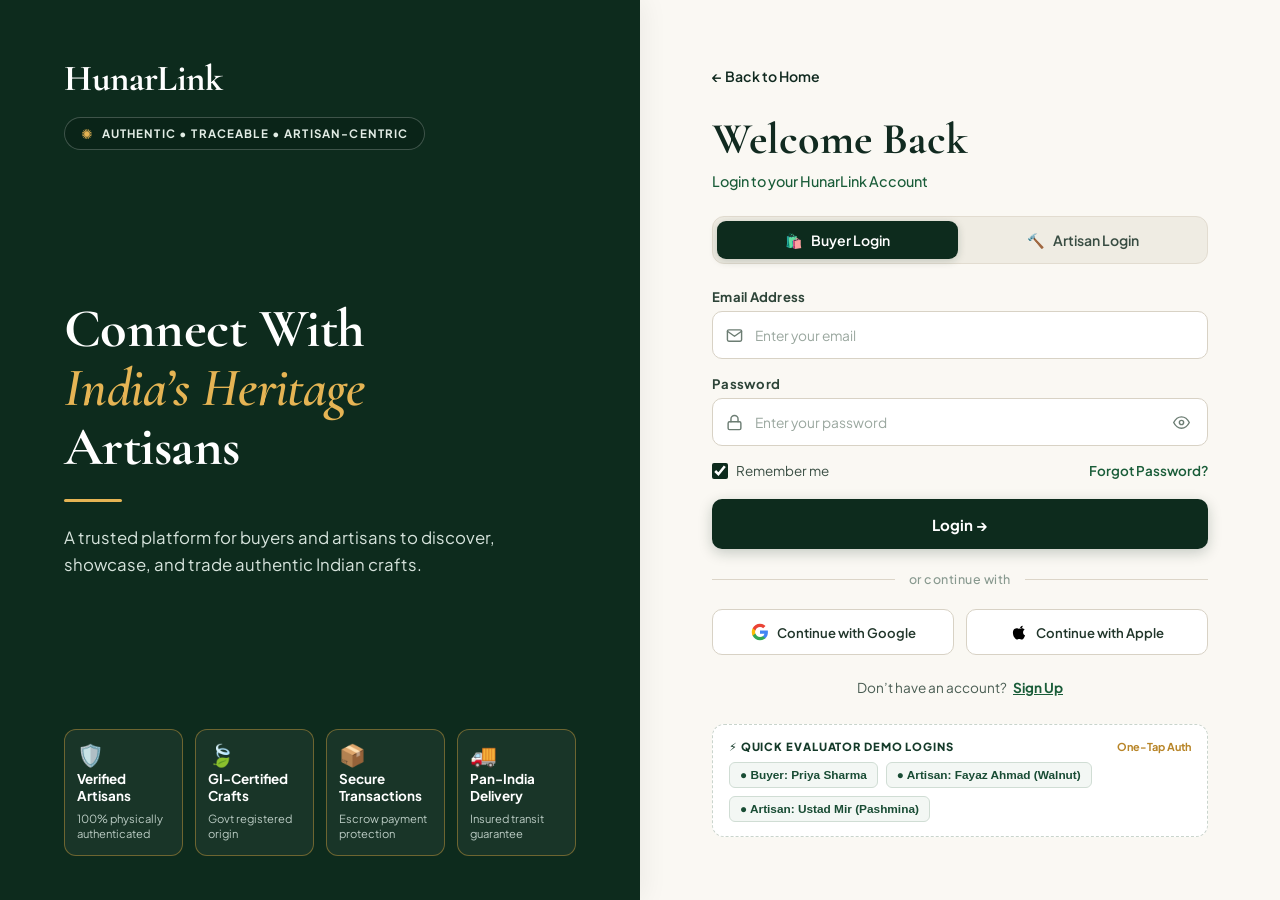
==== auth.html @ 40f8409e "Update marketplace pages and assets Co-authored-by: Copilot <223556219+Copilot@users.noreply.github." ====
<!DOCTYPE html>
<html lang="en">

<head>
  <meta charset="UTF-8">
  <meta name="viewport" content="width=device-width, initial-scale=1.0">
  <title>Sign In &amp; Register — HunarLink Valley Craft Guild</title>
  <link rel="preconnect" href="https://fonts.googleapis.com">
  <link rel="preconnect" href="https://fonts.gstatic.com" crossorigin>
  <link
    href="https://fonts.googleapis.com/css2?family=Cormorant+Garamond:ital,wght@0,600;0,700;1,500;1,600&family=Plus+Jakarta+Sans:wght@400;500;600;700;800&display=swap"
    rel="stylesheet">
  <style>
    /* ==========================================================================
       HunarLink Authentication Suite (Buyer & Artisan Portals)
       ========================================================================== */
    :root {
      --forest-950: #081711;
      --forest-900: #0D2B1D;
      --forest-800: #143A29;
      --forest-700: #1C4D37;
      --forest-600: #256649;
      --forest-500: #2F7F5C;
      --gold-600: #B88528;
      --gold-500: #D4A03D;
      --gold-400: #E5B454;
      --ivory-bg: #FAF8F3;
      --card-bg: #FFFFFF;
      --text-main: #112A20;
      --text-muted: #64756A;
      --border-color: #E2DCD0;
      --input-border: #D8D2C5;
      --font-heading: 'Cormorant Garamond', Georgia, serif;
      --font-sans: 'Plus Jakarta Sans', system-ui, -apple-system, sans-serif;
    }

    * {
      box-sizing: border-box;
      margin: 0;
      padding: 0;
    }

    body {
      font-family: var(--font-sans);
      background-color: var(--ivory-bg);
      color: var(--text-main);
      min-height: 100vh;
      display: flex;
      flex-direction: column;
      overflow-x: hidden;
      -webkit-font-smoothing: antialiased;
    }

    /* Overall Layout: Split Screen (50% Hero, 50% Form) */
    .auth-container {
      display: flex;
      min-height: 100vh;
      width: 100vw;
    }

    /* ── LEFT HERO PANE (Simple Solid Color Matching Main Page Heritage Branding) ── */
    .auth-hero-pane {
      flex: 1;
      min-width: 50%;
      position: relative;
      background-color: var(--forest-900); /* Simple solid deep heritage green #0D2B1D from main page */
      display: flex;
      flex-direction: column;
      justify-content: space-between;
      box-shadow: 4px 0 25px rgba(0, 0, 0, 0.06);
      z-index: 2;
    }

    .auth-hero-content {
      position: relative;
      z-index: 2;
      height: 100%;
      display: flex;
      flex-direction: column;
      justify-content: space-between;
      padding: 56px 64px 44px;
    }

    /* Top Brand & Badge */
    .hero-top-bar {
      display: flex;
      flex-direction: column;
      align-items: flex-start;
      gap: 16px;
    }

    .hero-brand-logo {
      font-family: var(--font-heading);
      font-size: 2.3rem;
      font-weight: 700;
      color: #FFFFFF;
      letter-spacing: -0.01em;
      text-decoration: none;
      display: inline-block;
    }

    .hero-badge-pill {
      display: inline-flex;
      align-items: center;
      gap: 8px;
      background: rgba(10, 35, 23, 0.75);
      border: 1px solid rgba(255, 255, 255, 0.22);
      backdrop-filter: blur(8px);
      padding: 7px 16px;
      border-radius: 999px;
      font-size: 0.72rem;
      font-weight: 700;
      letter-spacing: 0.1em;
      text-transform: uppercase;
      color: #E2ECE5;
    }

    .hero-badge-pill .pill-dot {
      color: var(--gold-400);
      font-size: 0.85rem;
    }

    /* Center Headline & Subtitle */
    .hero-middle-body {
      margin: auto 0;
      padding: 32px 0;
      max-width: 520px;
    }

    .hero-headline {
      font-family: var(--font-heading);
      font-size: 3.4rem;
      font-weight: 700;
      line-height: 1.08;
      color: #FFFFFF;
      margin-bottom: 22px;
      letter-spacing: -0.01em;
    }

    .hero-headline .accent-gold {
      color: var(--gold-400);
      font-style: italic;
      font-weight: 600;
    }

    .hero-divider-bar {
      width: 58px;
      height: 3px;
      background: var(--gold-400);
      border-radius: 2px;
      margin-bottom: 22px;
    }

    .hero-subtext {
      font-size: 1.05rem;
      line-height: 1.62;
      color: #D6E3DC;
      font-weight: 400;
    }

    /* Bottom Feature Cards (4 or 3 cards) */
    .hero-cards-grid {
      display: grid;
      grid-template-columns: repeat(4, 1fr);
      gap: 12px;
    }

    .hero-cards-grid.three-cols {
      grid-template-columns: repeat(3, 1fr);
    }

    .hero-card {
      background: rgba(255, 255, 255, 0.05);
      border: 1px solid rgba(212, 160, 61, 0.45);
      border-radius: 12px;
      padding: 14px 12px;
      transition: all 0.25s ease;
      display: flex;
      flex-direction: column;
      gap: 6px;
    }

    .hero-card:hover {
      background: rgba(255, 255, 255, 0.1);
      border-color: var(--gold-400);
      transform: translateY(-2px);
    }

    .hero-card-icon {
      font-size: 1.35rem;
      color: var(--gold-400);
      line-height: 1;
    }

    .hero-card-title {
      font-size: 0.84rem;
      font-weight: 700;
      color: #FFFFFF;
      line-height: 1.25;
    }

    .hero-card-desc {
      font-size: 0.70rem;
      color: #BACBC3;
      line-height: 1.35;
    }

    /* ── RIGHT FORM PANE ─────────────────────────────────────────────────────── */
    .auth-form-pane {
      flex: 1;
      min-width: 50%;
      background-color: var(--ivory-bg);
      position: relative;
      display: flex;
      flex-direction: column;
      justify-content: center;
      align-items: center;
      padding: 48px 72px;
      overflow-y: auto;
      z-index: 1;
    }

    /* Form Inner Content Wrapper */
    .form-inner-wrap {
      width: 100%;
      max-width: 520px;
      position: relative;
      z-index: 2;
    }

    /* Back Link (Back to Home / Back to Login) */
    .auth-back-nav {
      margin-bottom: 26px;
    }

    .auth-back-link {
      display: inline-flex;
      align-items: center;
      gap: 8px;
      color: var(--text-main);
      font-size: 0.88rem;
      font-weight: 600;
      text-decoration: none;
      transition: all 0.2s ease;
      cursor: pointer;
      background: none;
      border: none;
      padding: 4px 0;
    }

    .auth-back-link:hover {
      color: var(--forest-700);
      transform: translateX(-3px);
    }

    /* Header Titles */
    .form-heading-group {
      margin-bottom: 24px;
    }

    .form-title {
      font-family: var(--font-heading);
      font-size: 2.75rem;
      font-weight: 700;
      color: var(--text-main);
      line-height: 1.1;
      margin-bottom: 8px;
    }

    .form-subtitle {
      font-size: 0.90rem;
      color: #195C38;
      font-weight: 500;
      line-height: 1.45;
    }

    /* Dual-Pill Role Switcher (Buyer vs Artisan) */
    .auth-pill-switcher {
      display: flex;
      background-color: #EFECE3;
      border: 1px solid var(--border-color);
      border-radius: 12px;
      padding: 4px;
      margin-bottom: 24px;
      gap: 4px;
    }

    .auth-pill-btn {
      flex: 1;
      display: inline-flex;
      align-items: center;
      justify-content: center;
      gap: 8px;
      padding: 10px 16px;
      border: none;
      background: transparent;
      border-radius: 9px;
      font-family: var(--font-sans);
      font-size: 0.88rem;
      font-weight: 600;
      color: #384C42;
      cursor: pointer;
      transition: all 0.2s ease;
    }

    .auth-pill-btn.active {
      background-color: var(--forest-900);
      color: #FFFFFF;
      box-shadow: 0 2px 8px rgba(13, 43, 29, 0.2);
    }

    .auth-pill-btn:hover:not(.active) {
      color: var(--text-main);
      background-color: rgba(255, 255, 255, 0.6);
    }

    /* Form Fields & Grid */
    .form-grid-2col {
      display: grid;
      grid-template-columns: 1fr 1fr;
      gap: 14px;
    }

    .form-group {
      display: flex;
      flex-direction: column;
      gap: 6px;
      margin-bottom: 16px;
    }

    .form-label {
      font-size: 0.82rem;
      font-weight: 700;
      color: #2D4438;
      letter-spacing: 0.02em;
    }

    .form-label .req {
      color: #D32F2F;
    }

    .input-wrapper {
      position: relative;
      display: flex;
      align-items: center;
    }

    .input-icon-left {
      position: absolute;
      left: 14px;
      color: #6C7D73;
      display: flex;
      align-items: center;
      justify-content: center;
      pointer-events: none;
    }

    .input-icon-left svg {
      width: 17px;
      height: 17px;
    }

    .input-field {
      width: 100%;
      height: 48px;
      background-color: var(--card-bg);
      border: 1px solid var(--input-border);
      border-radius: 10px;
      padding: 0 16px 0 42px;
      font-family: var(--font-sans);
      font-size: 0.90rem;
      color: var(--text-main);
      transition: all 0.2s ease;
      outline: none;
    }

    .input-field:focus {
      border-color: var(--forest-900);
      box-shadow: 0 0 0 3px rgba(13, 43, 29, 0.08);
      background-color: #FFFFFF;
    }

    .input-field::placeholder {
      color: #9AA79F;
      font-size: 0.86rem;
    }

    /* Password toggle eye button */
    .input-btn-eye {
      position: absolute;
      right: 14px;
      background: none;
      border: none;
      color: #6C7D73;
      cursor: pointer;
      display: flex;
      align-items: center;
      justify-content: center;
      padding: 4px;
      transition: color 0.15s ease;
    }

    .input-btn-eye:hover {
      color: var(--text-main);
    }

    .input-btn-eye svg {
      width: 17px;
      height: 17px;
    }

    /* Phone prefix badge */
    .phone-prefix {
      font-weight: 700;
      color: #112A20;
      font-size: 0.85rem;
      padding-right: 6px;
      border-right: 1px solid #D1C9BD;
      margin-right: 8px;
      display: inline-flex;
      align-items: center;
      gap: 4px;
    }

    .input-wrapper.phone-wrap .input-field {
      padding-left: 78px;
    }

    .input-wrapper.phone-wrap .phone-prefix-box {
      position: absolute;
      left: 14px;
      display: flex;
      align-items: center;
      gap: 6px;
      pointer-events: none;
    }

    /* Select Dropdown */
    select.input-field {
      appearance: none;
      background-image: url("data:image/svg+xml,%3Csvg xmlns='http://www.w3.org/2000/svg' width='16' height='16' viewBox='0 0 24 24' fill='none' stroke='%236C7D73' stroke-width='2' stroke-linecap='round' stroke-linejoin='round'%3E%3Cpolyline points='6 9 12 15 18 9'%3E%3C/polyline%3E%3C/svg%3E");
      background-repeat: no-repeat;
      background-position: right 14px center;
      cursor: pointer;
    }

    /* Form Checkbox Row */
    .form-options-row {
      display: flex;
      align-items: center;
      justify-content: space-between;
      margin-bottom: 20px;
      font-size: 0.84rem;
    }

    .checkbox-label {
      display: inline-flex;
      align-items: center;
      gap: 8px;
      cursor: pointer;
      color: #3B4F44;
      user-select: none;
    }

    .checkbox-label input[type="checkbox"] {
      width: 16px;
      height: 16px;
      accent-color: var(--forest-900);
      cursor: pointer;
    }

    .link-forgot {
      color: #195C38;
      font-weight: 600;
      text-decoration: none;
      transition: color 0.15s ease;
      cursor: pointer;
    }

    .link-forgot:hover {
      text-decoration: underline;
      color: var(--forest-900);
    }

    /* Terms of service checkbox label */
    .terms-label {
      display: flex;
      align-items: flex-start;
      gap: 10px;
      font-size: 0.82rem;
      color: #42564C;
      line-height: 1.4;
      margin-bottom: 20px;
      cursor: pointer;
    }

    .terms-label input[type="checkbox"] {
      margin-top: 2px;
      width: 16px;
      height: 16px;
      accent-color: var(--forest-900);
    }

    .terms-label a {
      color: var(--forest-900);
      font-weight: 600;
      text-decoration: underline;
    }

    /* Primary Submit Button */
    .btn-submit-auth {
      width: 100%;
      height: 50px;
      background-color: var(--forest-900);
      color: #FFFFFF;
      border: none;
      border-radius: 10px;
      font-family: var(--font-sans);
      font-size: 0.94rem;
      font-weight: 700;
      display: flex;
      align-items: center;
      justify-content: center;
      gap: 10px;
      cursor: pointer;
      transition: all 0.2s ease;
      box-shadow: 0 4px 14px rgba(13, 43, 29, 0.22);
    }

    .btn-submit-auth:hover {
      background-color: var(--forest-950);
      transform: translateY(-1px);
      box-shadow: 0 6px 18px rgba(13, 43, 29, 0.32);
    }

    .btn-submit-auth:active {
      transform: translateY(0);
    }

    /* Social Divider */
    .social-divider {
      display: flex;
      align-items: center;
      margin: 22px 0;
      color: #88998F;
      font-size: 0.78rem;
      font-weight: 500;
      letter-spacing: 0.04em;
    }

    .social-divider::before,
    .social-divider::after {
      content: '';
      flex: 1;
      height: 1px;
      background-color: #DCD5C8;
    }

    .social-divider span {
      padding: 0 14px;
    }

    /* Social Buttons (Google & Apple) */
    .social-btns-grid {
      display: grid;
      grid-template-columns: 1fr 1fr;
      gap: 12px;
      margin-bottom: 24px;
    }

    .btn-social {
      height: 46px;
      background-color: #FFFFFF;
      border: 1px solid var(--input-border);
      border-radius: 10px;
      font-family: var(--font-sans);
      font-size: 0.82rem;
      font-weight: 600;
      color: #20352A;
      display: flex;
      align-items: center;
      justify-content: center;
      gap: 8px;
      cursor: pointer;
      transition: all 0.2s ease;
    }

    .btn-social:hover {
      background-color: #FBF9F4;
      border-color: #B2AAA0;
      box-shadow: 0 2px 6px rgba(0, 0, 0, 0.04);
    }

    .btn-social svg {
      width: 18px;
      height: 18px;
    }

    /* Bottom Switcher Link */
    .auth-footer-prompt {
      text-align: center;
      font-size: 0.85rem;
      color: #4A5D53;
    }

    .auth-footer-prompt a {
      color: #195C38;
      font-weight: 700;
      text-decoration: underline;
      cursor: pointer;
      margin-left: 4px;
    }

    .auth-footer-prompt a:hover {
      color: var(--forest-900);
    }

    /* ── FORGOT PASSWORD SPECIFIC STYLES ─────────────────────────────────────── */
    .forgot-illustration-wrap {
      text-align: center;
      margin: 10px 0 24px;
    }

    .forgot-illustration-img {
      width: 140px;
      height: auto;
      display: inline-block;
      filter: drop-shadow(0 6px 16px rgba(0, 0, 0, 0.06));
    }

    .auth-info-alert {
      display: flex;
      align-items: flex-start;
      gap: 12px;
      background-color: #FDF6E3;
      border: 1px solid #F1E2BA;
      border-radius: 10px;
      padding: 14px 16px;
      margin-top: 20px;
      color: #7A5310;
      font-size: 0.82rem;
      line-height: 1.45;
    }

    .auth-info-alert .info-icon {
      font-size: 1.15rem;
      line-height: 1;
      color: #C28B1E;
      flex-shrink: 0;
    }

    /* ── QUICK DEMO EVALUATOR BAR ────────────────────────────────────────────── */
    .demo-evaluator-card {
      margin-top: 28px;
      padding: 14px 16px;
      background-color: #FFFFFF;
      border: 1px dashed #C9D4CC;
      border-radius: 12px;
    }

    .demo-evaluator-header {
      display: flex;
      align-items: center;
      justify-content: space-between;
      margin-bottom: 8px;
    }

    .demo-evaluator-title {
      font-size: 0.70rem;
      font-weight: 800;
      letter-spacing: 0.08em;
      text-transform: uppercase;
      color: var(--forest-800);
    }

    .demo-evaluator-badge {
      font-size: 0.68rem;
      color: var(--gold-600);
      font-weight: 700;
    }

    .demo-pills-row {
      display: flex;
      gap: 8px;
      flex-wrap: wrap;
    }

    .btn-demo-pill {
      background-color: #F3F7F4;
      border: 1px solid #D0DDD4;
      border-radius: 6px;
      padding: 5px 10px;
      font-size: 0.74rem;
      font-weight: 600;
      color: #194C34;
      cursor: pointer;
      transition: all 0.15s ease;
    }

    .btn-demo-pill:hover {
      background-color: var(--forest-900);
      color: #FFFFFF;
      border-color: var(--forest-900);
    }

    /* ── TOAST NOTIFICATION ─────────────────────────────────────────────────── */
    .auth-toast {
      position: fixed;
      top: 24px;
      left: 50%;
      transform: translateX(-50%) translateY(-30px);
      background-color: var(--forest-950);
      color: #FFFFFF;
      padding: 12px 24px;
      border-radius: 999px;
      font-size: 0.88rem;
      font-weight: 600;
      border: 1px solid rgba(212, 160, 61, 0.4);
      box-shadow: 0 10px 30px rgba(0, 0, 0, 0.3);
      z-index: 9999;
      opacity: 0;
      pointer-events: none;
      transition: all 0.3s cubic-bezier(0.16, 1, 0.3, 1);
      display: flex;
      align-items: center;
      gap: 10px;
    }

    .auth-toast.show {
      opacity: 1;
      transform: translateX(-50%) translateY(0);
    }

    /* ── RESPONSIVE DESIGN ───────────────────────────────────────────────────── */
    @media (max-width: 1024px) {
      .auth-hero-content {
        padding: 40px 36px 32px;
      }

      .hero-headline {
        font-size: 2.7rem;
      }

      .auth-form-pane {
        padding: 40px 36px;
      }

      .hero-cards-grid {
        grid-template-columns: repeat(2, 1fr);
      }
    }

    @media (max-width: 820px) {
      .auth-container {
        flex-direction: column;
      }

      .auth-hero-pane {
        min-height: 380px;
        padding: 32px 24px;
      }

      .hero-headline {
        font-size: 2.2rem;
      }

      .hero-cards-grid {
        display: none;
        /* Hide complex cards on mobile banner for brevity */
      }

      .auth-form-pane {
        padding: 36px 20px 48px;
      }

      .floral-corner {
        display: none;
      }
    }
  </style>
</head>

<body>

  <div class="auth-container">

    <!-- ========================================================================
         LEFT HERO PANE: DYNAMIC CRAFT NARRATIVE & FEATURE BADGES
         ======================================================================== -->
    <aside class="auth-hero-pane" id="auth-hero-pane">
      <div class="auth-hero-content">

        <!-- Top Brand Title & Authenticity Pill -->
        <div class="hero-top-bar">
          <a href="hunarlink_valley_craft_guild_gi_certified_kashmiri_handicrafts_marketplace.html"
            class="hero-brand-logo">HunarLink</a>
          <div class="hero-badge-pill">
            <span class="pill-dot">✺</span> AUTHENTIC • TRACEABLE • ARTISAN-CENTRIC
          </div>
        </div>

        <!-- Center Dynamic Headline & Narrative -->
        <div class="hero-middle-body">
          <h1 class="hero-headline" id="hero-headline">
            Connect With<br><span class="accent-gold">India’s Heritage</span><br>Artisans
          </h1>
          <div class="hero-divider-bar"></div>
          <p class="hero-subtext" id="hero-subtext">
            A trusted platform for buyers and artisans to discover, showcase, and trade authentic Indian crafts.
          </p>
        </div>

        <!-- Bottom Dynamic Feature Cards (4 Cards for Buyer/Artisan, 3 for Forgot) -->
        <div class="hero-cards-grid" id="hero-cards-grid">
          <!-- Dynamic cards injected by JS -->
        </div>

      </div>
    </aside>

    <!-- ========================================================================
         RIGHT FORM PANE: AUTHENTICATION INTERFACE & ROLE CONTROLS
         ======================================================================== -->
    <main class="auth-form-pane">

      <div class="form-inner-wrap">

        <!-- Top Navigation (Back to Home / Back to Login) -->
        <div class="auth-back-nav">
          <a href="hunarlink_valley_craft_guild_gi_certified_kashmiri_handicrafts_marketplace.html"
            class="auth-back-link" id="auth-back-link">
            ← Back to Home
          </a>
        </div>

        <!-- Header Title & Subtitle -->
        <div class="form-heading-group">
          <h2 class="form-title" id="form-title">Welcome Back</h2>
          <p class="form-subtitle" id="form-subtitle">Login to your HunarLink Account</p>
        </div>

        <!-- Dual-Pill Role Switcher (Buyer vs Artisan) -->
        <div class="auth-pill-switcher" id="auth-pill-switcher">
          <button type="button" class="auth-pill-btn active" id="pill-buyer" onclick="handleRolePillClick('buyer')">
            <span class="pill-icon">🛍️</span> <span id="pill-buyer-text">Buyer Login</span>
          </button>
          <button type="button" class="auth-pill-btn" id="pill-artisan" onclick="handleRolePillClick('artisan')">
            <span class="pill-icon">🔨</span> <span id="pill-artisan-text">Artisan Login</span>
          </button>
        </div>

        <!-- ====================================================================
             FORM 1: LOGIN FORM (BUYER & ARTISAN)
             ==================================================================== -->
        <form id="form-login" onsubmit="submitLoginForm(event)">
          <!-- Email Address -->
          <div class="form-group">
            <label class="form-label">Email Address</label>
            <div class="input-wrapper">
              <span class="input-icon-left">
                <svg viewBox="0 0 24 24" fill="none" stroke="currentColor" stroke-width="2" stroke-linecap="round"
                  stroke-linejoin="round">
                  <path d="M4 4h16c1.1 0 2 .9 2 2v12c0 1.1-.9 2-2 2H4c-1.1 0-2-.9-2-2V6c0-1.1.9-2 2-2z"></path>
                  <polyline points="22,6 12,13 2,6"></polyline>
                </svg>
              </span>
              <input type="email" id="login-email" class="input-field" placeholder="Enter your email" required>
            </div>
          </div>

          <!-- Password -->
          <div class="form-group">
            <label class="form-label">Password</label>
            <div class="input-wrapper">
              <span class="input-icon-left">
                <svg viewBox="0 0 24 24" fill="none" stroke="currentColor" stroke-width="2" stroke-linecap="round"
                  stroke-linejoin="round">
                  <rect x="3" y="11" width="18" height="11" rx="2" ry="2"></rect>
                  <path d="M7 11V7a5 5 0 0 1 10 0v4"></path>
                </svg>
              </span>
              <input type="password" id="login-password" class="input-field" placeholder="Enter your password" required>
              <button type="button" class="input-btn-eye" onclick="togglePasswordVisibility('login-password')"
                aria-label="Toggle password visibility">
                <svg viewBox="0 0 24 24" fill="none" stroke="currentColor" stroke-width="2" stroke-linecap="round"
                  stroke-linejoin="round">
                  <path d="M1 12s4-8 11-8 11 8 11 8-4 8-11 8-11-8-11-8z"></path>
                  <circle cx="12" cy="12" r="3"></circle>
                </svg>
              </button>
            </div>
          </div>

          <!-- Options: Remember Me & Forgot Password -->
          <div class="form-options-row">
            <label class="checkbox-label">
              <input type="checkbox" id="login-remember" checked>
              <span>Remember me</span>
            </label>
            <a href="#" class="link-forgot" onclick="setAuthState('forgot', AuthState.role)">Forgot Password?</a>
          </div>

          <!-- Primary Submit Button -->
          <button type="submit" class="btn-submit-auth" id="login-submit-btn">
            Login →
          </button>
        </form>

        <!-- ====================================================================
             FORM 2: CREATE BUYER ACCOUNT
             ==================================================================== -->
        <form id="form-buyer-register" style="display: none;" onsubmit="submitBuyerRegister(event)">
          <div class="form-grid-2col">
            <!-- Full Name -->
            <div class="form-group">
              <label class="form-label">Full Name <span class="req">*</span></label>
              <div class="input-wrapper">
                <span class="input-icon-left">
                  <svg viewBox="0 0 24 24" fill="none" stroke="currentColor" stroke-width="2" stroke-linecap="round"
                    stroke-linejoin="round">
                    <path d="M20 21v-2a4 4 0 0 0-4-4H8a4 4 0 0 0-4 4v2"></path>
                    <circle cx="12" cy="7" r="4"></circle>
                  </svg>
                </span>
                <input type="text" id="buyer-reg-name" class="input-field" placeholder="Enter your full name" required>
              </div>
            </div>

            <!-- Phone Number -->
            <div class="form-group">
              <label class="form-label">Phone Number <span class="req">*</span></label>
              <div class="input-wrapper phone-wrap">
                <div class="phone-prefix-box">
                  <span class="phone-prefix">🇮🇳 +91</span>
                </div>
                <input type="tel" id="buyer-reg-phone" class="input-field" placeholder="Enter mobile number" required>
              </div>
            </div>
          </div>

          <!-- Email Address -->
          <div class="form-group">
            <label class="form-label">Email Address <span class="req">*</span></label>
            <div class="input-wrapper">
              <span class="input-icon-left">
                <svg viewBox="0 0 24 24" fill="none" stroke="currentColor" stroke-width="2" stroke-linecap="round"
                  stroke-linejoin="round">
                  <path d="M4 4h16c1.1 0 2 .9 2 2v12c0 1.1-.9 2-2 2H4c-1.1 0-2-.9-2-2V6c0-1.1.9-2 2-2z"></path>
                  <polyline points="22,6 12,13 2,6"></polyline>
                </svg>
              </span>
              <input type="email" id="buyer-reg-email" class="input-field" placeholder="Enter your email" required>
            </div>
          </div>

          <div class="form-grid-2col">
            <!-- Password -->
            <div class="form-group">
              <label class="form-label">Password <span class="req">*</span></label>
              <div class="input-wrapper">
                <span class="input-icon-left">
                  <svg viewBox="0 0 24 24" fill="none" stroke="currentColor" stroke-width="2" stroke-linecap="round"
                    stroke-linejoin="round">
                    <rect x="3" y="11" width="18" height="11" rx="2" ry="2"></rect>
                    <path d="M7 11V7a5 5 0 0 1 10 0v4"></path>
                  </svg>
                </span>
                <input type="password" id="buyer-reg-password" class="input-field" placeholder="Create strong password"
                  required>
                <button type="button" class="input-btn-eye" onclick="togglePasswordVisibility('buyer-reg-password')"
                  aria-label="Toggle password">
                  <svg viewBox="0 0 24 24" fill="none" stroke="currentColor" stroke-width="2" stroke-linecap="round"
                    stroke-linejoin="round">
                    <path d="M1 12s4-8 11-8 11 8 11 8-4 8-11 8-11-8-11-8z"></path>
                    <circle cx="12" cy="12" r="3"></circle>
                  </svg>
                </button>
              </div>
            </div>

            <!-- Confirm Password -->
            <div class="form-group">
              <label class="form-label">Confirm Password <span class="req">*</span></label>
              <div class="input-wrapper">
                <span class="input-icon-left">
                  <svg viewBox="0 0 24 24" fill="none" stroke="currentColor" stroke-width="2" stroke-linecap="round"
                    stroke-linejoin="round">
                    <rect x="3" y="11" width="18" height="11" rx="2" ry="2"></rect>
                    <path d="M7 11V7a5 5 0 0 1 10 0v4"></path>
                  </svg>
                </span>
                <input type="password" id="buyer-reg-cpassword" class="input-field" placeholder="Re-enter password"
                  required>
                <button type="button" class="input-btn-eye" onclick="togglePasswordVisibility('buyer-reg-cpassword')"
                  aria-label="Toggle password">
                  <svg viewBox="0 0 24 24" fill="none" stroke="currentColor" stroke-width="2" stroke-linecap="round"
                    stroke-linejoin="round">
                    <path d="M1 12s4-8 11-8 11 8 11 8-4 8-11 8-11-8-11-8z"></path>
                    <circle cx="12" cy="12" r="3"></circle>
                  </svg>
                </button>
              </div>
            </div>
          </div>

          <!-- Terms & Policy -->
          <label class="terms-label">
            <input type="checkbox" id="buyer-reg-terms" required checked>
            <span>I agree to the <a href="#">Terms of Service</a> and <a href="#">Privacy Policy</a></span>
          </label>

          <!-- Submit Button -->
          <button type="submit" class="btn-submit-auth">
            Create Buyer Account →
          </button>
        </form>

        <!-- ====================================================================
             FORM 3: CREATE ARTISAN ACCOUNT (SELLER PORTAL)
             ==================================================================== -->
        <form id="form-artisan-register" style="display: none;" onsubmit="submitArtisanRegister(event)">
          <!-- Row 1: Full Name & Phone -->
          <div class="form-grid-2col">
            <div class="form-group">
              <label class="form-label">Full Name <span class="req">*</span></label>
              <div class="input-wrapper">
                <span class="input-icon-left">
                  <svg viewBox="0 0 24 24" fill="none" stroke="currentColor" stroke-width="2" stroke-linecap="round"
                    stroke-linejoin="round">
                    <path d="M20 21v-2a4 4 0 0 0-4-4H8a4 4 0 0 0-4 4v2"></path>
                    <circle cx="12" cy="7" r="4"></circle>
                  </svg>
                </span>
                <input type="text" id="artisan-reg-name" class="input-field" placeholder="Enter your full name"
                  required>
              </div>
            </div>

            <div class="form-group">
              <label class="form-label">Phone Number <span class="req">*</span></label>
              <div class="input-wrapper phone-wrap">
                <div class="phone-prefix-box">
                  <span class="phone-prefix">🇮🇳 +91</span>
                </div>
                <input type="tel" id="artisan-reg-phone" class="input-field" placeholder="Enter mobile number" required>
              </div>
            </div>
          </div>

          <!-- Row 2: Email & Password -->
          <div class="form-grid-2col">
            <div class="form-group">
              <label class="form-label">Email Address <span class="req">*</span></label>
              <div class="input-wrapper">
                <span class="input-icon-left">
                  <svg viewBox="0 0 24 24" fill="none" stroke="currentColor" stroke-width="2" stroke-linecap="round"
                    stroke-linejoin="round">
                    <path d="M4 4h16c1.1 0 2 .9 2 2v12c0 1.1-.9 2-2 2H4c-1.1 0-2-.9-2-2V6c0-1.1.9-2 2-2z"></path>
                    <polyline points="22,6 12,13 2,6"></polyline>
                  </svg>
                </span>
                <input type="email" id="artisan-reg-email" class="input-field" placeholder="Enter your email" required>
              </div>
            </div>

            <div class="form-group">
              <label class="form-label">Password <span class="req">*</span></label>
              <div class="input-wrapper">
                <span class="input-icon-left">
                  <svg viewBox="0 0 24 24" fill="none" stroke="currentColor" stroke-width="2" stroke-linecap="round"
                    stroke-linejoin="round">
                    <rect x="3" y="11" width="18" height="11" rx="2" ry="2"></rect>
                    <path d="M7 11V7a5 5 0 0 1 10 0v4"></path>
                  </svg>
                </span>
                <input type="password" id="artisan-reg-password" class="input-field" placeholder="Create strong password"
                  required>
                <button type="button" class="input-btn-eye" onclick="togglePasswordVisibility('artisan-reg-password')"
                  aria-label="Toggle password">
                  <svg viewBox="0 0 24 24" fill="none" stroke="currentColor" stroke-width="2" stroke-linecap="round"
                    stroke-linejoin="round">
                    <path d="M1 12s4-8 11-8 11 8 11 8-4 8-11 8-11-8-11-8z"></path>
                    <circle cx="12" cy="12" r="3"></circle>
                  </svg>
                </button>
              </div>
            </div>
          </div>

          <!-- Row 3: Confirm Password & Craft Category -->
          <div class="form-grid-2col">
            <div class="form-group">
              <label class="form-label">Confirm Password <span class="req">*</span></label>
              <div class="input-wrapper">
                <span class="input-icon-left">
                  <svg viewBox="0 0 24 24" fill="none" stroke="currentColor" stroke-width="2" stroke-linecap="round"
                    stroke-linejoin="round">
                    <rect x="3" y="11" width="18" height="11" rx="2" ry="2"></rect>
                    <path d="M7 11V7a5 5 0 0 1 10 0v4"></path>
                  </svg>
                </span>
                <input type="password" id="artisan-reg-cpassword" class="input-field" placeholder="Re-enter password"
                  required>
                <button type="button" class="input-btn-eye" onclick="togglePasswordVisibility('artisan-reg-cpassword')"
                  aria-label="Toggle password">
                  <svg viewBox="0 0 24 24" fill="none" stroke="currentColor" stroke-width="2" stroke-linecap="round"
                    stroke-linejoin="round">
                    <path d="M1 12s4-8 11-8 11 8 11 8-4 8-11 8-11-8-11-8z"></path>
                    <circle cx="12" cy="12" r="3"></circle>
                  </svg>
                </button>
              </div>
            </div>

            <div class="form-group">
              <label class="form-label">Craft Category <span class="req">*</span></label>
              <div class="input-wrapper">
                <span class="input-icon-left">
                  <svg viewBox="0 0 24 24" fill="none" stroke="currentColor" stroke-width="2" stroke-linecap="round"
                    stroke-linejoin="round">
                    <rect x="3" y="3" width="7" height="7"></rect>
                    <rect x="14" y="3" width="7" height="7"></rect>
                    <rect x="14" y="14" width="7" height="7"></rect>
                    <rect x="3" y="14" width="7" height="7"></rect>
                  </svg>
                </span>
                <select id="artisan-reg-craft" class="input-field" required>
                  <option value="" disabled selected>Select Craft Discipline</option>
                  <option value="walnut">Walnut Woodcarving</option>
                  <option value="pashmina">Pashmina &amp; Cashmere Weaving</option>
                  <option value="papier-mache">Papier-Mâché Naqash Art</option>
                  <option value="silk-rugs">Silk Rugs &amp; Hand-Knotted Carpets</option>
                  <option value="kani-sozni">Kani Loom &amp; Sozni Needlework</option>
                </select>
              </div>
            </div>
          </div>

          <!-- Row 4: Business / Workshop Name & City/District -->
          <div class="form-grid-2col">
            <div class="form-group">
              <label class="form-label">Business / Atelier Name <span class="req">*</span></label>
              <div class="input-wrapper">
                <span class="input-icon-left">
                  <svg viewBox="0 0 24 24" fill="none" stroke="currentColor" stroke-width="2" stroke-linecap="round"
                    stroke-linejoin="round">
                    <path d="M3 9l9-7 9 7v11a2 2 0 0 1-2 2H5a2 2 0 0 1-2-2z"></path>
                    <polyline points="9 22 9 12 15 12 15 22"></polyline>
                  </svg>
                </span>
                <input type="text" id="artisan-reg-business" class="input-field"
                  placeholder="e.g. Wani Woodcraft Atelier" required>
              </div>
            </div>

            <div class="form-group">
              <label class="form-label">City / District Cluster <span class="req">*</span></label>
              <div class="input-wrapper">
                <span class="input-icon-left">
                  <svg viewBox="0 0 24 24" fill="none" stroke="currentColor" stroke-width="2" stroke-linecap="round"
                    stroke-linejoin="round">
                    <path d="M21 10c0 7-9 13-9 13s-9-6-9-13a9 9 0 0 1 18 0z"></path>
                    <circle cx="12" cy="10" r="3"></circle>
                  </svg>
                </span>
                <select id="artisan-reg-district" class="input-field" required>
                  <option value="" disabled selected>Select J&amp;K Cluster</option>
                  <option value="Srinagar">Srinagar (Old City Craft Corridor)</option>
                  <option value="Anantnag">Anantnag (Mattan Wood &amp; Loom Cluster)</option>
                  <option value="Budgam">Budgam (Kanihama Loom Cluster)</option>
                  <option value="Baramulla">Baramulla (North Valley Guild)</option>
                  <option value="Bandipora">Bandipora (Wular Heritage Guild)</option>
                  <option value="Ganderbal">Ganderbal (Sindh River Loom Cluster)</option>
                </select>
              </div>
            </div>
          </div>

          <!-- Terms & Policy -->
          <label class="terms-label">
            <input type="checkbox" id="artisan-reg-terms" required checked>
            <span>I agree to the <a href="#">Terms of Service</a> and <a href="#">Privacy Policy</a></span>
          </label>

          <!-- Submit Button -->
          <button type="submit" class="btn-submit-auth">
            Create Artisan Account →
          </button>
        </form>

        <!-- ====================================================================
             FORM 4: FORGOT PASSWORD
             ==================================================================== -->
        <div id="form-forgot" style="display: none;">
          <!-- Center Illustration -->
          <div class="forgot-illustration-wrap">
            <img src="assets/auth/forgot_illustration.png" alt="Reset Password Security" class="forgot-illustration-img">
          </div>

          <form onsubmit="submitForgotPassword(event)">
            <!-- Email Field -->
            <div class="form-group">
              <label class="form-label">Email Address</label>
              <div class="input-wrapper">
                <span class="input-icon-left">
                  <svg viewBox="0 0 24 24" fill="none" stroke="currentColor" stroke-width="2" stroke-linecap="round"
                    stroke-linejoin="round">
                    <path d="M4 4h16c1.1 0 2 .9 2 2v12c0 1.1-.9 2-2 2H4c-1.1 0-2-.9-2-2V6c0-1.1.9-2 2-2z"></path>
                    <polyline points="22,6 12,13 2,6"></polyline>
                  </svg>
                </span>
                <input type="email" id="forgot-email" class="input-field" placeholder="Enter your registered email"
                  required>
              </div>
            </div>

            <!-- Submit Button -->
            <button type="submit" class="btn-submit-auth" style="margin-top: 8px;">
              Send reset link →
            </button>
          </form>

          <!-- Golden Info Alert Banner -->
          <div class="auth-info-alert">
            <span class="info-icon">ⓘ</span>
            <div>
              we'll send a password reset link to your email. please check your inbox (and spam folder) as well
            </div>
          </div>
        </div>

        <!-- Social Divider & Buttons (Hidden in Forgot Password state) -->
        <div id="auth-social-section">
          <div class="social-divider">
            <span>or continue with</span>
          </div>

          <div class="social-btns-grid">
            <!-- Google Auth -->
            <button type="button" class="btn-social" onclick="handleSocialAuth('Google')">
              <svg viewBox="0 0 24 24">
                <path
                  d="M22.56 12.25c0-.78-.07-1.53-.2-2.25H12v4.26h5.92c-.26 1.37-1.04 2.53-2.21 3.31v2.77h3.57c2.08-1.92 3.28-4.74 3.28-8.09z"
                  fill="#4285F4" />
                <path
                  d="M12 23c2.97 0 5.46-.98 7.28-2.66l-3.57-2.77c-.98.66-2.23 1.06-3.71 1.06-2.86 0-5.29-1.93-6.16-4.53H2.18v2.84C3.99 20.53 7.7 23 12 23z"
                  fill="#34A853" />
                <path
                  d="M5.84 14.09c-.22-.66-.35-1.36-.35-2.09s.13-1.43.35-2.09V7.06H2.18C1.43 8.55 1 10.22 1 12s.43 3.45 1.18 4.94l2.85-2.22.81-.63z"
                  fill="#FBBC05" />
                <path
                  d="M12 5.38c1.62 0 3.06.56 4.21 1.64l3.15-3.15C17.45 2.09 14.97 1 12 1 7.7 1 3.99 3.47 2.18 7.06l3.66 2.84c.87-2.6 3.3-4.52 6.16-4.52z"
                  fill="#EA4335" />
              </svg>
              <span>Continue with Google</span>
            </button>

            <!-- Apple Auth -->
            <button type="button" class="btn-social" onclick="handleSocialAuth('Apple')">
              <svg viewBox="0 0 24 24" fill="#000000">
                <path
                  d="M18.71 19.5c-.83 1.24-1.71 2.45-3.05 2.47-1.34.03-1.77-.79-3.29-.79-1.53 0-2 .77-3.27.82-1.31.05-2.3-1.32-3.14-2.53C4.25 17 2.94 12.45 4.7 9.39c.87-1.52 2.43-2.48 4.12-2.51 1.28-.02 2.5.87 3.29.87.78 0 2.26-1.07 3.81-.91.65.03 2.47.26 3.64 1.98-.09.06-2.17 1.28-2.15 3.81.03 3.02 2.65 4.03 2.68 4.04-.03.07-.42 1.44-1.38 2.83M15.97 6.37c.62-.75 1.04-1.8 0.92-2.85-.9.04-1.99.6-2.63 1.35-.57.66-1.06 1.73-.93 2.76 1 .08 2.03-.51 2.64-1.26z" />
              </svg>
              <span>Continue with Apple</span>
            </button>
          </div>
        </div>

        <!-- Footer Alternative Prompt -->
        <div class="auth-footer-prompt" id="auth-footer-prompt">
          <span>Don’t have an account?</span>
          <a href="#" onclick="handleFooterPromptClick()">Sign Up</a>
        </div>

        <!-- Quick Evaluator 1-Tap Demo Bar -->
        <div class="demo-evaluator-card">
          <div class="demo-evaluator-header">
            <span class="demo-evaluator-title">⚡ Quick Evaluator Demo Logins</span>
            <span class="demo-evaluator-badge">One-Tap Auth</span>
          </div>
          <div class="demo-pills-row">
            <button type="button" class="btn-demo-pill" onclick="quickFillDemo('buyer')">
              ● Buyer: Priya Sharma
            </button>
            <button type="button" class="btn-demo-pill" onclick="quickFillDemo('artisan_wani')">
              ● Artisan: Fayaz Ahmad (Walnut)
            </button>
            <button type="button" class="btn-demo-pill" onclick="quickFillDemo('artisan_mir')">
              ● Artisan: Ustad Mir (Pashmina)
            </button>
          </div>
        </div>

      </div>
    </main>

  </div>

  <!-- Toast Container -->
  <div class="auth-toast" id="auth-toast"></div>

  <!-- ========================================================================
       APPLICATION CONTROLLER SCRIPT
       ======================================================================== -->
  <script>
    /* --------------------------------------------------------------------------
       State Definitions Matching Reference Screens 1-5
       -------------------------------------------------------------------------- */
    const AUTH_CONFIG = {
      // Screen 3: Buyer Login
      "login_buyer": {
        headline: 'Connect With<br><span class="accent-gold">India’s Heritage</span><br>Artisans',
        subtext: "A trusted platform for buyers and artisans to discover, showcase, and trade authentic Indian crafts.",
        cards: [
          { icon: "🛡️", title: "Verified Artisans", desc: "100% physically authenticated" },
          { icon: "🍃", title: "GI-Certified Crafts", desc: "Govt registered origin" },
          { icon: "📦", title: "Secure Transactions", desc: "Escrow payment protection" },
          { icon: "🚚", title: "Pan-India Delivery", desc: "Insured transit guarantee" }
        ],
        title: "Welcome Back",
        subtitle: "Login to your HunarLink Account",
        buyerPillText: "Buyer Login",
        artisanPillText: "Artisan Login",
        submitBtnText: "Login →",
        footerText: "Don’t have an account?",
        footerLinkText: "Sign Up",
        footerAction: "register"
      },

      // Screen 5: Artisan Login
      "login_artisan": {
        headline: 'Your Craft.<br><span class="accent-gold">Your Identity.</span><br>Your Marketplace.',
        subtext: "Take your traditional craftsmanship beyond borders. Builds your digital storefront, connect with buyers and grow your business.",
        cards: [
          { icon: "🏪", title: "Create Your Store", desc: "Showcase your craftsmanship" },
          { icon: "📈", title: "Grow Your Business", desc: "Track orders and earnings" },
          { icon: "🛡️", title: "Verify Your Craft", desc: "Get authenticity & GI recognition" },
          { icon: "🌐", title: "Reach New Markets", desc: "Connect with buyers worldwide" }
        ],
        title: "Welcome, Artisan",
        subtitle: "Access to your HunarLink Artisan Workspace",
        buyerPillText: "Buyer Login",
        artisanPillText: "Artisan Login",
        submitBtnText: "Sign In to Workspace →",
        footerText: "New to HunarLink?",
        footerLinkText: "Register as an Artisan",
        footerAction: "register"
      },

      // Screen 4: Buyer Register
      "register_buyer": {
        headline: 'Join HunarLink<br>as a <span class="accent-gold">Buyer</span>',
        subtext: "Discover authentic, verified handcrafted product from artisan across India.",
        cards: [
          { icon: "🛡️", title: "Verified Artisans", desc: "100% physically authenticated" },
          { icon: "🍃", title: "GI-Certified Crafts", desc: "Govt registered origin" },
          { icon: "📦", title: "Secure Transactions", desc: "Escrow payment protection" },
          { icon: "🚚", title: "Pan-India Delivery", desc: "Insured transit guarantee" }
        ],
        title: "Create Buyer Account",
        subtitle: "Shop authentic - Support artisans - Be a part of India’s craft ecosystem",
        buyerPillText: "Buyer Register",
        artisanPillText: "Artisan Register",
        submitBtnText: "Create Buyer Account →",
        footerText: "Already have an account?",
        footerLinkText: "Login",
        footerAction: "login"
      },

      // Screen 1: Artisan Register
      "register_artisan": {
        headline: 'Join HunarLink<br>as an <span class="accent-gold">Artisan</span>',
        subtext: "List your crafts, obtain verified GI credentials, and connect directly with connoisseurs worldwide without middlemen.",
        cards: [
          { icon: "🏪", title: "Create Your Store", desc: "Showcase your craftsmanship" },
          { icon: "📈", title: "Grow Your Business", desc: "Track orders and earnings" },
          { icon: "🛡️", title: "Verify Your Craft", desc: "Get authenticity & GI recognition" },
          { icon: "🌐", title: "Reach New Markets", desc: "Connect with buyers worldwide" }
        ],
        title: "Create Artisan Account",
        subtitle: "List your crafts - Get verified - Reach new markets",
        buyerPillText: "Buyer Register",
        artisanPillText: "Artisan Register",
        submitBtnText: "Create Artisan Account →",
        footerText: "Already have an account?",
        footerLinkText: "Login",
        footerAction: "login"
      },

      // Screen 2: Forgot Password
      "forgot": {
        headline: 'Reset Your<br><span class="accent-gold">Password</span>',
        subtext: "Don't worry, it happens to everyone. Enter your registered email and we'll send you a secure link to reset your password",
        cards: [
          { icon: "🛡️", title: "Secure & Private", desc: "Your data is always protected" },
          { icon: "✉️", title: "Quick Recovery", desc: "Get a reset link in seconds" },
          { icon: "🔒", title: "Account Safety", desc: "Regain access securely" }
        ],
        title: "Forgot Password?",
        subtitle: "No worries. Let’s get you back to HunarLink.",
        submitBtnText: "Send reset link →",
        footerText: "Remembered your password?",
        footerLinkText: "Login Now",
        footerAction: "login"
      }
    };

    // Current State Tracker
    const AuthState = {
      mode: "login", // 'login', 'register', 'forgot'
      role: "buyer"   // 'buyer', 'artisan'
    };

    function getAuthRedirectTarget(defaultAnchor) {
      try {
        const params = new URLSearchParams(window.location.search);
        const explicit = params.get("redirect");
        if (explicit) return explicit;
        if (document.referrer && document.referrer.includes(".html") && !document.referrer.includes("auth.html")) {
          return document.referrer;
        }
      } catch (e) {}
      return defaultAnchor
        ? `hunarlink_valley_craft_guild_gi_certified_kashmiri_handicrafts_marketplace.html#${defaultAnchor}`
        : "hunarlink_valley_craft_guild_gi_certified_kashmiri_handicrafts_marketplace.html";
    }

    /* --------------------------------------------------------------------------
       State Switcher Function
       -------------------------------------------------------------------------- */
    function setAuthState(mode, role) {
      AuthState.mode = mode || "login";
      if (role) AuthState.role = role;

      // Update URL query parameters seamlessly
      try {
        const url = new URL(window.location);
        url.searchParams.set("mode", AuthState.mode);
        url.searchParams.set("role", AuthState.role);
        window.history.replaceState({}, "", url);
      } catch (e) { }

      const stateKey = AuthState.mode === "forgot" ? "forgot" : `${AuthState.mode}_${AuthState.role}`;
      const conf = AUTH_CONFIG[stateKey] || AUTH_CONFIG["login_buyer"];

      // 1. Update Left Hero Pane (Simple clean solid color, zero background image)
      const heroPane = document.getElementById("auth-hero-pane");
      heroPane.style.backgroundImage = "none";
      document.getElementById("hero-headline").innerHTML = conf.headline;
      document.getElementById("hero-subtext").textContent = conf.subtext;

      // Render Cards Grid
      const cardsGrid = document.getElementById("hero-cards-grid");
      cardsGrid.className = `hero-cards-grid ${conf.cards.length === 3 ? "three-cols" : ""}`;
      cardsGrid.innerHTML = conf.cards.map(c => `
        <div class="hero-card">
          <div class="hero-card-icon">${c.icon}</div>
          <div class="hero-card-title">${c.title}</div>
          <div class="hero-card-desc">${c.desc}</div>
        </div>
      `).join("");

      // 2. Update Right Form Pane
      document.getElementById("form-title").textContent = conf.title;
      document.getElementById("form-subtitle").textContent = conf.subtitle;

      // Back navigation link
      const backLink = document.getElementById("auth-back-link");
      if (AuthState.mode === "forgot") {
        backLink.textContent = "← Back to Login";
        backLink.href = "#";
        backLink.onclick = (e) => { e.preventDefault(); setAuthState("login", AuthState.role); };
      } else {
        const target = getAuthRedirectTarget("");
        const isPdp = target.includes("product.html");
        backLink.textContent = isPdp ? "← Back to Product" : "← Back to Home";
        backLink.href = target;
        backLink.onclick = null;
      }

      // Role Switcher Pills
      const switcher = document.getElementById("auth-pill-switcher");
      const pillBuyer = document.getElementById("pill-buyer");
      const pillArtisan = document.getElementById("pill-artisan");

      if (AuthState.mode === "forgot") {
        switcher.style.display = "none";
      } else {
        switcher.style.display = "flex";
        document.getElementById("pill-buyer-text").textContent = conf.buyerPillText;
        document.getElementById("pill-artisan-text").textContent = conf.artisanPillText;
        pillBuyer.classList.toggle("active", AuthState.role === "buyer");
        pillArtisan.classList.toggle("active", AuthState.role === "artisan");
      }

      // Hide all forms first
      document.getElementById("form-login").style.display = "none";
      document.getElementById("form-buyer-register").style.display = "none";
      document.getElementById("form-artisan-register").style.display = "none";
      document.getElementById("form-forgot").style.display = "none";

      // Show the active form
      if (AuthState.mode === "login") {
        document.getElementById("form-login").style.display = "block";
        document.getElementById("login-submit-btn").textContent = conf.submitBtnText;
      } else if (AuthState.mode === "register") {
        if (AuthState.role === "buyer") {
          document.getElementById("form-buyer-register").style.display = "block";
        } else {
          document.getElementById("form-artisan-register").style.display = "block";
        }
      } else if (AuthState.mode === "forgot") {
        document.getElementById("form-forgot").style.display = "block";
      }

      // Social Auth & Footer Prompts
      const socialSection = document.getElementById("auth-social-section");
      if (AuthState.mode === "forgot") {
        socialSection.style.display = "none";
      } else {
        socialSection.style.display = "block";
      }

      const footerPrompt = document.getElementById("auth-footer-prompt");
      footerPrompt.innerHTML = `
        <span>${conf.footerText}</span>
        <a href="#" onclick="event.preventDefault(); handleFooterPromptClick()">${conf.footerLinkText}</a>
      `;
    }

    function handleRolePillClick(selectedRole) {
      setAuthState(AuthState.mode, selectedRole);
    }

    function handleFooterPromptClick() {
      if (AuthState.mode === "login") {
        setAuthState("register", AuthState.role);
      } else {
        setAuthState("login", AuthState.role);
      }
    }

    /* --------------------------------------------------------------------------
       Password Visibility Toggle
       -------------------------------------------------------------------------- */
    function togglePasswordVisibility(fieldId) {
      const field = document.getElementById(fieldId);
      if (!field) return;
      field.type = field.type === "password" ? "text" : "password";
    }

    /* --------------------------------------------------------------------------
       Toast Helper
       -------------------------------------------------------------------------- */
    function showAuthToast(msg) {
      const toast = document.getElementById("auth-toast");
      if (!toast) return;
      toast.innerHTML = msg;
      toast.classList.add("show");
      setTimeout(() => {
        toast.classList.remove("show");
      }, 3400);
    }

    /* --------------------------------------------------------------------------
       Form Submit Handlers with Real Stateful LocalStorage Storage
       -------------------------------------------------------------------------- */
    function submitLoginForm(e) {
      e.preventDefault();
      const email = document.getElementById("login-email").value.trim();
      const password = document.getElementById("login-password").value;

      if (!email || !password) {
        showAuthToast("⚠️ Please enter both your email address and password.");
        return;
      }

      const isArtisan = AuthState.role === "artisan";
      const authUser = {
        name: isArtisan ? "Ustad Fayaz Ahmad Wani" : "Priya Sharma",
        email: email,
        role: isArtisan ? "artisan" : "buyer",
        title: isArtisan ? "Master Artisan • Anantnag Walnut Guild" : "Verified Valley Collector • J&K",
        badge: isArtisan ? "FA" : "PS",
        isLoggedIn: true,
        cluster: isArtisan ? "Anantnag" : "National",
        loginTime: new Date().toISOString()
      };

      localStorage.setItem("hunarlink_auth_user", JSON.stringify(authUser));

      showAuthToast(`✓ Welcome ${authUser.name}! Authenticated as ${isArtisan ? "Master Artisan" : "Patron Collector"}. Redirecting...`);

      setTimeout(() => {
        window.location.href = isArtisan
          ? getAuthRedirectTarget("craft-guilds-section")
          : getAuthRedirectTarget("");
      }, 950);
    }

    function submitBuyerRegister(e) {
      e.preventDefault();
      const name = document.getElementById("buyer-reg-name").value.trim();
      const phone = document.getElementById("buyer-reg-phone").value.trim();
      const email = document.getElementById("buyer-reg-email").value.trim();
      const pwd = document.getElementById("buyer-reg-password").value;
      const cpwd = document.getElementById("buyer-reg-cpassword").value;

      if (pwd !== cpwd) {
        showAuthToast("⚠️ Passwords do not match. Please re-enter.");
        return;
      }

      const initials = name.split(" ").map(w => w[0]).join("").toUpperCase().slice(0, 2) || "HL";
      const authUser = {
        name: name,
        email: email,
        phone: "+91 " + phone,
        role: "buyer",
        title: "Verified Valley Collector • J&K",
        badge: initials,
        isLoggedIn: true,
        loginTime: new Date().toISOString()
      };

      localStorage.setItem("hunarlink_auth_user", JSON.stringify(authUser));
      showAuthToast(`✦ Buyer Account Created for ${name}! Connecting you to Kashmir’s master artisans...`);

      setTimeout(() => {
        window.location.href = getAuthRedirectTarget("");
      }, 950);
    }

    function submitArtisanRegister(e) {
      e.preventDefault();
      const name = document.getElementById("artisan-reg-name").value.trim();
      const phone = document.getElementById("artisan-reg-phone").value.trim();
      const email = document.getElementById("artisan-reg-email").value.trim();
      const pwd = document.getElementById("artisan-reg-password").value;
      const cpwd = document.getElementById("artisan-reg-cpassword").value;
      const craft = document.getElementById("artisan-reg-craft").value;
      const business = document.getElementById("artisan-reg-business").value.trim();
      const district = document.getElementById("artisan-reg-district").value;

      if (pwd !== cpwd) {
        showAuthToast("⚠️ Passwords do not match. Please verify.");
        return;
      }

      const initials = name.split(" ").map(w => w[0]).join("").toUpperCase().slice(0, 2) || "UM";
      const authUser = {
        name: name,
        email: email,
        phone: "+91 " + phone,
        role: "artisan",
        business: business,
        craft: craft,
        district: district,
        title: `Master Artisan • ${district} Cluster`,
        badge: initials,
        isLoggedIn: true,
        loginTime: new Date().toISOString()
      };

      localStorage.setItem("hunarlink_auth_user", JSON.stringify(authUser));
      showAuthToast(`🛡️ Artisan Profile Registered for ${name}! Opening Atelier Workspace...`);

      setTimeout(() => {
        window.location.href = getAuthRedirectTarget("craft-guilds-section");
      }, 950);
    }

    function submitForgotPassword(e) {
      e.preventDefault();
      const email = document.getElementById("forgot-email").value.trim();
      if (!email) return;

      showAuthToast(`✉️ Password reset link dispatched to ${email}! Check inbox & spam.`);
      setTimeout(() => {
        setAuthState("login", AuthState.role);
      }, 2000);
    }

    function handleSocialAuth(provider) {
      showAuthToast(`Connecting to ${provider} Secure Identity Gateway...`);
      setTimeout(() => {
        const isArtisan = AuthState.role === "artisan";
        const authUser = {
          name: isArtisan ? "Ustad Ghulam Qadir Mir" : "Priya Sharma",
          email: `${isArtisan ? "ustad.mir" : "priya.sharma"}@gmail.com`,
          role: isArtisan ? "artisan" : "buyer",
          title: isArtisan ? "Master Artisan • Budgam Pashmina Guild" : "Verified Valley Collector • J&K",
          badge: isArtisan ? "GM" : "PS",
          isLoggedIn: true,
          socialProvider: provider,
          loginTime: new Date().toISOString()
        };
        localStorage.setItem("hunarlink_auth_user", JSON.stringify(authUser));
        showAuthToast(`✓ Authenticated via ${provider} as ${authUser.name}! Redirecting...`);
        setTimeout(() => {
          window.location.href = isArtisan
            ? getAuthRedirectTarget("craft-guilds-section")
            : getAuthRedirectTarget("");
        }, 850);
      }, 600);
    }

    /* --------------------------------------------------------------------------
       Quick Evaluator 1-Tap Demo Logins
       -------------------------------------------------------------------------- */
    function quickFillDemo(type) {
      let authUser;
      if (type === "buyer") {
        setAuthState("login", "buyer");
        document.getElementById("login-email").value = "priya.sharma@valleycollector.in";
        document.getElementById("login-password").value = "Pashmina2026!";
        authUser = {
          name: "Priya Sharma",
          email: "priya.sharma@valleycollector.in",
          role: "buyer",
          title: "Verified Valley Collector • J&K",
          badge: "PS",
          isLoggedIn: true
        };
      } else if (type === "artisan_wani") {
        setAuthState("login", "artisan");
        document.getElementById("login-email").value = "fayaz.wani@anantnagcrafts.org";
        document.getElementById("login-password").value = "WalnutArtisan#1";
        authUser = {
          name: "Ustad Fayaz Ahmad Wani",
          email: "fayaz.wani@anantnagcrafts.org",
          role: "artisan",
          business: "Wani Woodcraft Atelier",
          craft: "walnut",
          district: "Anantnag",
          title: "Master Artisan • Anantnag Walnut Guild",
          badge: "FA",
          isLoggedIn: true
        };
      } else {
        setAuthState("login", "artisan");
        document.getElementById("login-email").value = "ghulam.mir@zadibalpashmina.com";
        document.getElementById("login-password").value = "SozniLoom100%";
        authUser = {
          name: "Master Ghulam Qadir Mir",
          email: "ghulam.mir@zadibalpashmina.com",
          role: "artisan",
          business: "Mir Heritage Loom Guild",
          craft: "pashmina",
          district: "Budgam",
          title: "Master Artisan • Budgam Pashmina Guild",
          badge: "GM",
          isLoggedIn: true
        };
      }

      localStorage.setItem("hunarlink_auth_user", JSON.stringify(authUser));
      showAuthToast(`⚡ Demo Credentials Filled for ${authUser.name}! Logging in...`);

      setTimeout(() => {
        window.location.href = authUser.role === "artisan"
          ? getAuthRedirectTarget("craft-guilds-section")
          : getAuthRedirectTarget("");
      }, 950);
    }

    /* --------------------------------------------------------------------------
       Initialize Page from URL Query Params or Default
       -------------------------------------------------------------------------- */
    window.addEventListener("DOMContentLoaded", () => {
      const params = new URLSearchParams(window.location.search);
      const modeParam = params.get("mode") || "login";
      const roleParam = params.get("role") || "buyer";
      setAuthState(modeParam, roleParam);
    });
  </script>
</body>

</html>
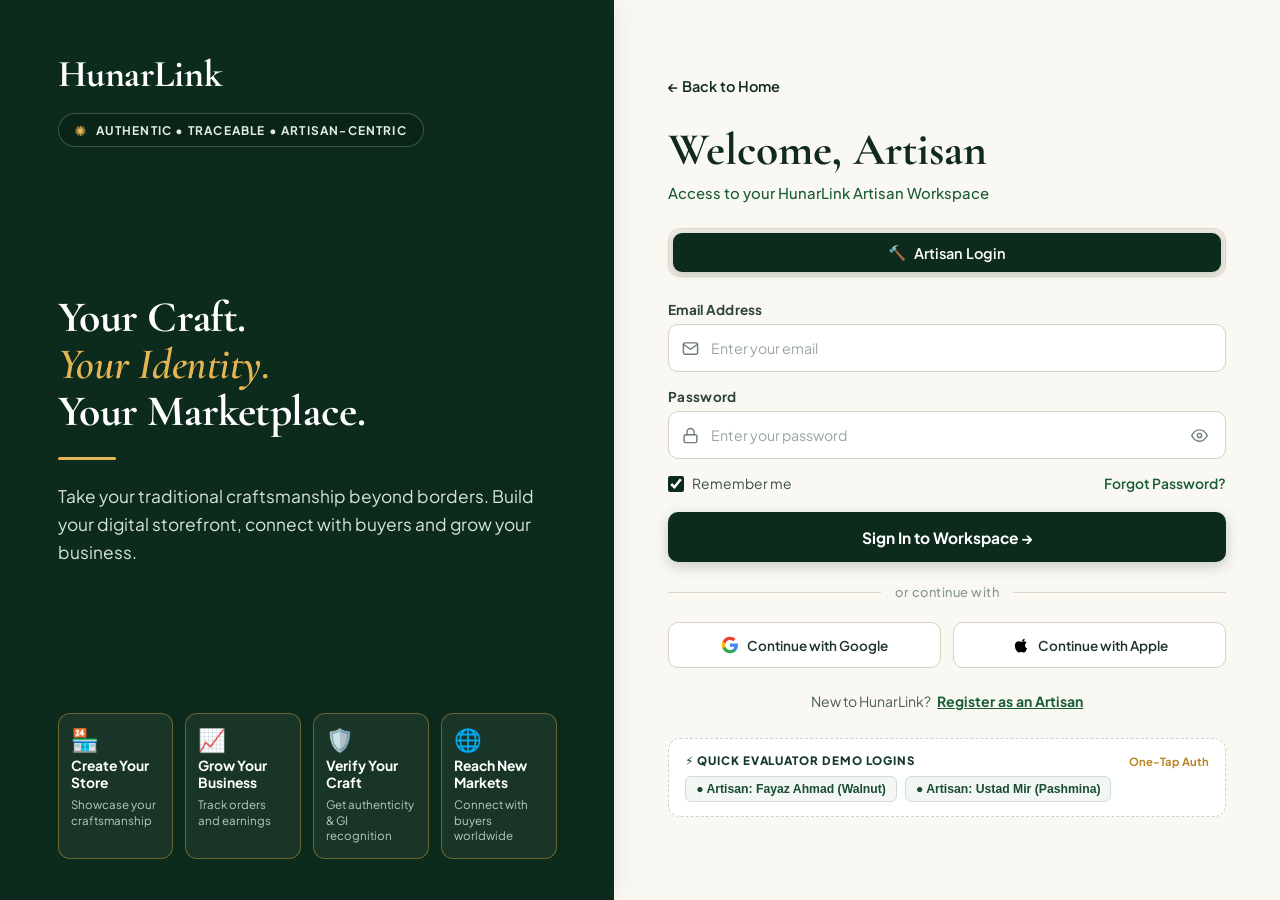
==== commit 7f65b127: "Update marketplace and add chatbot and seller portal Co-authored-by: Copilot <223556219+Copilot@user" ====
--- a/auth.html
+++ b/auth.html
@@ -4,7 +4,7 @@
 <head>
   <meta charset="UTF-8">
   <meta name="viewport" content="width=device-width, initial-scale=1.0">
-  <title>Sign In &amp; Register — HunarLink Valley Craft Guild</title>
+  <title>Artisan Sign In &amp; Register — HunarLink Valley Craft Guild</title>
   <link rel="preconnect" href="https://fonts.googleapis.com">
   <link rel="preconnect" href="https://fonts.gstatic.com" crossorigin>
   <link
@@ -40,28 +40,33 @@
       padding: 0;
     }
 
+    html {
+      font-size: clamp(14px, 0.88rem + 0.2vw, 16.5px);
+      overflow-x: clip;
+    }
+
     body {
       font-family: var(--font-sans);
       background-color: var(--ivory-bg);
       color: var(--text-main);
-      min-height: 100vh;
+      min-height: 100dvh;
       display: flex;
       flex-direction: column;
-      overflow-x: hidden;
+      overflow-x: clip;
       -webkit-font-smoothing: antialiased;
     }
 
-    /* Overall Layout: Split Screen (50% Hero, 50% Form) */
+    /* Overall Layout: Auto-Adaptive Split Screen */
     .auth-container {
       display: flex;
-      min-height: 100vh;
-      width: 100vw;
+      min-height: 100dvh;
+      width: 100%;
     }
 
     /* ── LEFT HERO PANE (Simple Solid Color Matching Main Page Heritage Branding) ── */
     .auth-hero-pane {
-      flex: 1;
-      min-width: 50%;
+      flex: 1 1 48%;
+      min-width: 0;
       position: relative;
       background-color: var(--forest-900); /* Simple solid deep heritage green #0D2B1D from main page */
       display: flex;
@@ -78,7 +83,7 @@
       display: flex;
       flex-direction: column;
       justify-content: space-between;
-      padding: 56px 64px 44px;
+      padding: clamp(26px, 4vw, 56px) clamp(22px, 4.5vw, 64px) clamp(24px, 3.2vw, 44px);
     }
 
     /* Top Brand & Badge */
@@ -129,11 +134,11 @@
 
     .hero-headline {
       font-family: var(--font-heading);
-      font-size: 3.4rem;
+      font-size: clamp(2.1rem, 3.4vw, 3.5rem);
       font-weight: 700;
       line-height: 1.08;
       color: #FFFFFF;
-      margin-bottom: 22px;
+      margin-bottom: clamp(14px, 2vw, 22px);
       letter-spacing: -0.01em;
     }
 
@@ -207,23 +212,25 @@
 
     /* ── RIGHT FORM PANE ─────────────────────────────────────────────────────── */
     .auth-form-pane {
-      flex: 1;
-      min-width: 50%;
+      flex: 1 1 52%;
+      min-width: 0;
       background-color: var(--ivory-bg);
       position: relative;
       display: flex;
       flex-direction: column;
-      justify-content: center;
+      justify-content: flex-start;
       align-items: center;
-      padding: 48px 72px;
+      padding: clamp(24px, 3.6vw, 48px) clamp(18px, 4.2vw, 56px) clamp(32px, 4.5vw, 56px);
       overflow-y: auto;
+      max-height: 100dvh;
       z-index: 1;
     }
 
     /* Form Inner Content Wrapper */
     .form-inner-wrap {
       width: 100%;
-      max-width: 520px;
+      max-width: min(560px, 100%);
+      margin: auto 0;
       position: relative;
       z-index: 2;
     }
@@ -731,51 +738,471 @@
       transform: translateX(-50%) translateY(0);
     }
 
-    /* ── RESPONSIVE DESIGN ───────────────────────────────────────────────────── */
-    @media (max-width: 1024px) {
-      .auth-hero-content {
-        padding: 40px 36px 32px;
-      }
-
-      .hero-headline {
-        font-size: 2.7rem;
-      }
-
-      .auth-form-pane {
-        padding: 40px 36px;
-      }
-
+    /* ── AUTO-ADAPTIVE SCREEN-RATIO RESPONSIVE DESIGN ────────────────────────── */
+    @media (max-width: 1180px) {
       .hero-cards-grid {
         grid-template-columns: repeat(2, 1fr);
       }
     }
 
-    @media (max-width: 820px) {
+    @media (max-height: 700px) and (min-width: 961px) {
+      .hero-middle-body {
+        padding: 14px 0;
+      }
+      .hero-headline {
+        font-size: clamp(1.9rem, 2.8vw, 2.6rem);
+      }
+      .hero-card {
+        padding: 10px 10px;
+      }
+    }
+
+    @media (max-width: 960px), (max-aspect-ratio: 4/5) {
       .auth-container {
         flex-direction: column;
       }
 
       .auth-hero-pane {
-        min-height: 380px;
-        padding: 32px 24px;
-      }
-
-      .hero-headline {
-        font-size: 2.2rem;
+        flex: none;
+        min-height: auto;
+      }
+
+      .hero-middle-body {
+        padding: 18px 0 8px;
       }
 
       .hero-cards-grid {
         display: none;
-        /* Hide complex cards on mobile banner for brevity */
       }
 
       .auth-form-pane {
-        padding: 36px 20px 48px;
+        flex: 1 1 auto;
+        max-height: none;
+        overflow-y: visible;
+      }
+    }
+
+    @media (max-width: 580px) {
+      .gi-choice-switcher,
+      .form-grid-2col,
+      .social-btns-grid {
+        grid-template-columns: 1fr;
+      }
+
+      .form-title {
+        font-size: clamp(1.95rem, 7vw, 2.4rem);
       }
 
       .floral-corner {
         display: none;
       }
+    }
+
+    /* ── GI CERTIFICATION REGISTRATION CHOICE BUTTONS ────────────────────────── */
+    .gi-choice-switcher {
+      display: grid;
+      grid-template-columns: 1fr 1fr;
+      gap: 10px;
+      background-color: #EFECE3;
+      border: 1px solid var(--border-color);
+      border-radius: 14px;
+      padding: 6px;
+      margin-bottom: 22px;
+    }
+
+    .gi-choice-btn {
+      display: flex;
+      flex-direction: column;
+      align-items: flex-start;
+      gap: 3px;
+      padding: 12px 14px;
+      border: 1.5px solid transparent;
+      border-radius: 10px;
+      background: transparent;
+      color: #2E4237;
+      font-family: var(--font-sans);
+      text-align: left;
+      cursor: pointer;
+      transition: all 0.2s ease;
+    }
+
+    .gi-choice-btn:hover:not(.active) {
+      background-color: rgba(255, 255, 255, 0.72);
+      border-color: #D2CBB9;
+    }
+
+    .gi-choice-btn.active {
+      background-color: var(--forest-900);
+      color: #FFFFFF;
+      border-color: var(--forest-900);
+      box-shadow: 0 4px 12px rgba(13, 43, 29, 0.2);
+    }
+
+    .gi-choice-title {
+      font-size: 0.84rem;
+      font-weight: 700;
+      display: flex;
+      align-items: center;
+      gap: 6px;
+      line-height: 1.25;
+    }
+
+    .gi-choice-sub {
+      font-size: 0.70rem;
+      opacity: 0.82;
+      line-height: 1.3;
+    }
+
+    .gi-choice-btn.active .gi-choice-sub {
+      color: #D5E4DC;
+      opacity: 1;
+    }
+
+    /* Standard (No GI) Notice Banner */
+    .no-gi-info-banner {
+      display: flex;
+      align-items: flex-start;
+      gap: 10px;
+      background-color: #F4F7F5;
+      border: 1px solid #CFE0D6;
+      border-radius: 10px;
+      padding: 12px 14px;
+      margin-bottom: 18px;
+      font-size: 0.79rem;
+      color: #214533;
+      line-height: 1.45;
+    }
+
+    /* ── GI LIVE VERIFICATION SUITE ──────────────────────────────────────────── */
+    .gi-verification-section {
+      background-color: #FFFFFF;
+      border: 1.5px solid #D5DDD7;
+      border-radius: 14px;
+      padding: 18px;
+      margin: 6px 0 20px;
+      box-shadow: 0 4px 14px rgba(13, 43, 29, 0.04);
+    }
+
+    .gi-section-header {
+      display: flex;
+      align-items: center;
+      justify-content: space-between;
+      gap: 10px;
+      flex-wrap: wrap;
+      padding-bottom: 12px;
+      margin-bottom: 14px;
+      border-bottom: 1px solid #EAE5DA;
+    }
+
+    .gi-section-title {
+      font-family: var(--font-heading);
+      font-size: 1.32rem;
+      font-weight: 700;
+      color: var(--forest-900);
+    }
+
+    .gi-live-only-badge {
+      display: inline-flex;
+      align-items: center;
+      gap: 5px;
+      font-size: 0.67rem;
+      font-weight: 700;
+      text-transform: uppercase;
+      letter-spacing: 0.06em;
+      padding: 4px 9px;
+      border-radius: 999px;
+      background-color: #FFF4E5;
+      color: #9A5500;
+      border: 1px solid #F3D1A0;
+    }
+
+    .live-capture-card {
+      background-color: #FAF8F3;
+      border: 1.5px dashed #C8C1B2;
+      border-radius: 12px;
+      padding: 14px;
+      margin-bottom: 14px;
+      transition: border-color 0.2s ease, background-color 0.2s ease;
+    }
+
+    .live-capture-card.captured {
+      border-style: solid;
+      border-color: #257A4B;
+      background-color: #F4FAF6;
+    }
+
+    .live-capture-card.error-highlight {
+      border-color: #D32F2F;
+      background-color: #FFF5F5;
+    }
+
+    .capture-card-head {
+      display: flex;
+      align-items: flex-start;
+      justify-content: space-between;
+      gap: 10px;
+      margin-bottom: 10px;
+    }
+
+    .capture-card-label {
+      font-size: 0.82rem;
+      font-weight: 700;
+      color: var(--text-main);
+    }
+
+    .capture-card-hint {
+      font-size: 0.72rem;
+      color: var(--text-muted);
+      margin-top: 2px;
+      line-height: 1.35;
+    }
+
+    .capture-status-pill {
+      font-size: 0.68rem;
+      font-weight: 700;
+      padding: 3px 9px;
+      border-radius: 999px;
+      background-color: #EAE6DC;
+      color: #4D5E55;
+      white-space: nowrap;
+      flex-shrink: 0;
+    }
+
+    .capture-status-pill.done {
+      background-color: #E2F4EA;
+      color: #146138;
+    }
+
+    .capture-status-pill.recording {
+      background-color: #FDE8E8;
+      color: #C62828;
+      animation: pulseRec 1.1s infinite;
+    }
+
+    @keyframes pulseRec {
+      0%, 100% { opacity: 1; }
+      50% { opacity: 0.55; }
+    }
+
+    .camera-stage {
+      position: relative;
+      width: 100%;
+      background-color: #0B1912;
+      border-radius: 10px;
+      overflow: hidden;
+      margin-bottom: 10px;
+      display: none;
+    }
+
+    .camera-stage.active {
+      display: block;
+    }
+
+    .camera-stage video {
+      width: 100%;
+      max-height: 240px;
+      object-fit: cover;
+      display: block;
+    }
+
+    /* Passport-size 35x45mm face guide overlay */
+    .passport-guide-overlay {
+      position: absolute;
+      inset: 0;
+      pointer-events: none;
+      display: flex;
+      flex-direction: column;
+      align-items: center;
+      justify-content: center;
+      background: radial-gradient(ellipse 34% 48% at 50% 48%, transparent 56%, rgba(8, 23, 17, 0.58) 58%);
+    }
+
+    .passport-guide-oval {
+      width: 118px;
+      height: 152px;
+      border: 2px dashed var(--gold-400);
+      border-radius: 50% / 46%;
+      box-shadow: 0 0 0 1px rgba(255, 255, 255, 0.25);
+    }
+
+    .passport-guide-caption {
+      margin-top: 6px;
+      font-size: 0.66rem;
+      font-weight: 700;
+      color: #FFFFFF;
+      background: rgba(8, 23, 17, 0.75);
+      padding: 2px 8px;
+      border-radius: 999px;
+      letter-spacing: 0.04em;
+    }
+
+    /* Document framing guide for GI Certificate */
+    .cert-guide-overlay {
+      position: absolute;
+      inset: 14px;
+      border: 2px dashed rgba(229, 180, 84, 0.85);
+      border-radius: 8px;
+      pointer-events: none;
+      display: flex;
+      align-items: flex-end;
+      justify-content: center;
+      padding-bottom: 6px;
+    }
+
+    .rec-timer-pill {
+      position: absolute;
+      top: 10px;
+      left: 10px;
+      background: rgba(198, 40, 40, 0.92);
+      color: #FFFFFF;
+      font-size: 0.72rem;
+      font-weight: 700;
+      padding: 3px 10px;
+      border-radius: 999px;
+      display: none;
+      align-items: center;
+      gap: 6px;
+    }
+
+    .rec-timer-pill.active {
+      display: inline-flex;
+    }
+
+    .capture-preview-wrap {
+      display: none;
+      margin-bottom: 10px;
+      text-align: center;
+    }
+
+    .capture-preview-wrap.active {
+      display: block;
+    }
+
+    .capture-preview-img {
+      max-width: 100%;
+      max-height: 200px;
+      border-radius: 8px;
+      border: 1.5px solid #257A4B;
+      object-fit: cover;
+    }
+
+    .capture-preview-img.passport-frame {
+      width: 126px;
+      height: 162px;
+      object-fit: cover;
+      border: 3px solid #FFFFFF;
+      box-shadow: 0 4px 12px rgba(0, 0, 0, 0.14), 0 0 0 1.5px #257A4B;
+      border-radius: 6px;
+    }
+
+    .capture-preview-video {
+      width: 100%;
+      max-height: 210px;
+      border-radius: 8px;
+      background: #000000;
+      border: 1.5px solid #257A4B;
+    }
+
+    .capture-meta-stamp {
+      font-size: 0.69rem;
+      font-weight: 600;
+      color: #16653B;
+      margin-top: 5px;
+    }
+
+    .capture-actions-row {
+      display: flex;
+      align-items: center;
+      gap: 8px;
+      flex-wrap: wrap;
+    }
+
+    .btn-cam {
+      display: inline-flex;
+      align-items: center;
+      justify-content: center;
+      gap: 6px;
+      padding: 8px 14px;
+      border-radius: 8px;
+      font-family: var(--font-sans);
+      font-size: 0.76rem;
+      font-weight: 700;
+      cursor: pointer;
+      border: 1px solid #C8C1B2;
+      background-color: #FFFFFF;
+      color: var(--forest-900);
+      transition: all 0.18s ease;
+    }
+
+    .btn-cam:hover {
+      background-color: #F2EFE7;
+      border-color: var(--forest-800);
+    }
+
+    .btn-cam.primary {
+      background-color: var(--forest-900);
+      color: #FFFFFF;
+      border-color: var(--forest-900);
+    }
+
+    .btn-cam.primary:hover {
+      background-color: var(--forest-950);
+    }
+
+    .btn-cam.danger {
+      background-color: #C62828;
+      color: #FFFFFF;
+      border-color: #C62828;
+    }
+
+    .btn-cam.danger:hover {
+      background-color: #A61B1B;
+    }
+
+    .cam-error-msg {
+      display: none;
+      margin-top: 8px;
+      padding: 8px 10px;
+      border-radius: 8px;
+      background-color: #FFF2F2;
+      border: 1px solid #F5C2C2;
+      color: #9E1C1C;
+      font-size: 0.73rem;
+      line-height: 1.4;
+    }
+
+    .cam-error-msg.visible {
+      display: block;
+    }
+
+    /* Skill Description Textarea */
+    .skill-textarea {
+      width: 100%;
+      min-height: 92px;
+      background-color: var(--card-bg);
+      border: 1px solid var(--input-border);
+      border-radius: 10px;
+      padding: 12px 14px;
+      font-family: var(--font-sans);
+      font-size: 0.86rem;
+      color: var(--text-main);
+      line-height: 1.5;
+      resize: vertical;
+      outline: none;
+      transition: all 0.2s ease;
+    }
+
+    .skill-textarea:focus {
+      border-color: var(--forest-900);
+      box-shadow: 0 0 0 3px rgba(13, 43, 29, 0.08);
+    }
+
+    .skill-char-row {
+      display: flex;
+      justify-content: space-between;
+      font-size: 0.71rem;
+      color: var(--text-muted);
+      margin-top: 3px;
     }
   </style>
 </head>
@@ -802,15 +1229,15 @@
         <!-- Center Dynamic Headline & Narrative -->
         <div class="hero-middle-body">
           <h1 class="hero-headline" id="hero-headline">
-            Connect With<br><span class="accent-gold">India’s Heritage</span><br>Artisans
+            Your Craft.<br><span class="accent-gold">Your Identity.</span><br>Your Marketplace.
           </h1>
           <div class="hero-divider-bar"></div>
           <p class="hero-subtext" id="hero-subtext">
-            A trusted platform for buyers and artisans to discover, showcase, and trade authentic Indian crafts.
+            Take your traditional craftsmanship beyond borders. Build your digital storefront, connect with buyers and grow your business.
           </p>
         </div>
 
-        <!-- Bottom Dynamic Feature Cards (4 Cards for Buyer/Artisan, 3 for Forgot) -->
+        <!-- Bottom Dynamic Feature Cards (4 Cards for Artisan, 3 for Forgot) -->
         <div class="hero-cards-grid" id="hero-cards-grid">
           <!-- Dynamic cards injected by JS -->
         </div>
@@ -819,7 +1246,7 @@
     </aside>
 
     <!-- ========================================================================
-         RIGHT FORM PANE: AUTHENTICATION INTERFACE & ROLE CONTROLS
+         RIGHT FORM PANE: ARTISAN AUTHENTICATION INTERFACE
          ======================================================================== -->
     <main class="auth-form-pane">
 
@@ -835,22 +1262,34 @@
 
         <!-- Header Title & Subtitle -->
         <div class="form-heading-group">
-          <h2 class="form-title" id="form-title">Welcome Back</h2>
-          <p class="form-subtitle" id="form-subtitle">Login to your HunarLink Account</p>
+          <h2 class="form-title" id="form-title">Welcome, Artisan</h2>
+          <p class="form-subtitle" id="form-subtitle">Access to your HunarLink Artisan Workspace</p>
         </div>
 
-        <!-- Dual-Pill Role Switcher (Buyer vs Artisan) -->
+        <!-- Artisan Login Indicator (Shown ONLY in Login mode) -->
         <div class="auth-pill-switcher" id="auth-pill-switcher">
-          <button type="button" class="auth-pill-btn active" id="pill-buyer" onclick="handleRolePillClick('buyer')">
-            <span class="pill-icon">🛍️</span> <span id="pill-buyer-text">Buyer Login</span>
+          <div class="auth-pill-btn active" id="pill-artisan" style="cursor: default;">
+            <span class="pill-icon">🔨</span> <span id="pill-artisan-text">Artisan Login</span>
+          </div>
+        </div>
+
+        <!-- Two Seller Registration Type Buttons (Replaces "Artisan Register" button) -->
+        <div class="gi-choice-switcher" id="gi-register-switcher" style="display: none;" role="tablist"
+          aria-label="Seller GI Certification Status">
+          <button type="button" class="gi-choice-btn active" id="btn-has-gi" role="tab" aria-selected="true"
+            onclick="setGiRegistrationMode('with_gi')">
+            <span class="gi-choice-title">🛡️ Have GI Certification / Tag</span>
+            <span class="gi-choice-sub">Enter GI ID + live camera &amp; skill verification</span>
           </button>
-          <button type="button" class="auth-pill-btn" id="pill-artisan" onclick="handleRolePillClick('artisan')">
-            <span class="pill-icon">🔨</span> <span id="pill-artisan-text">Artisan Login</span>
+          <button type="button" class="gi-choice-btn" id="btn-no-gi" role="tab" aria-selected="false"
+            onclick="setGiRegistrationMode('no_gi')">
+            <span class="gi-choice-title">📝 No GI Certification / Tag</span>
+            <span class="gi-choice-sub">Standard seller account registration</span>
           </button>
         </div>
 
         <!-- ====================================================================
-             FORM 1: LOGIN FORM (BUYER & ARTISAN)
+             FORM 1: ARTISAN LOGIN FORM
              ==================================================================== -->
         <form id="form-login" onsubmit="submitLoginForm(event)">
           <!-- Email Address -->
@@ -897,128 +1336,29 @@
               <input type="checkbox" id="login-remember" checked>
               <span>Remember me</span>
             </label>
-            <a href="#" class="link-forgot" onclick="setAuthState('forgot', AuthState.role)">Forgot Password?</a>
+            <a href="#" class="link-forgot" onclick="event.preventDefault(); setAuthState('forgot')">Forgot Password?</a>
           </div>
 
           <!-- Primary Submit Button -->
           <button type="submit" class="btn-submit-auth" id="login-submit-btn">
-            Login →
+            Sign In to Workspace →
           </button>
         </form>
 
         <!-- ====================================================================
-             FORM 2: CREATE BUYER ACCOUNT
+             FORM 2: CREATE ARTISAN ACCOUNT (GI-CERTIFIED OR STANDARD SELLER)
              ==================================================================== -->
-        <form id="form-buyer-register" style="display: none;" onsubmit="submitBuyerRegister(event)">
-          <div class="form-grid-2col">
-            <!-- Full Name -->
-            <div class="form-group">
-              <label class="form-label">Full Name <span class="req">*</span></label>
-              <div class="input-wrapper">
-                <span class="input-icon-left">
-                  <svg viewBox="0 0 24 24" fill="none" stroke="currentColor" stroke-width="2" stroke-linecap="round"
-                    stroke-linejoin="round">
-                    <path d="M20 21v-2a4 4 0 0 0-4-4H8a4 4 0 0 0-4 4v2"></path>
-                    <circle cx="12" cy="7" r="4"></circle>
-                  </svg>
-                </span>
-                <input type="text" id="buyer-reg-name" class="input-field" placeholder="Enter your full name" required>
-              </div>
-            </div>
-
-            <!-- Phone Number -->
-            <div class="form-group">
-              <label class="form-label">Phone Number <span class="req">*</span></label>
-              <div class="input-wrapper phone-wrap">
-                <div class="phone-prefix-box">
-                  <span class="phone-prefix">🇮🇳 +91</span>
-                </div>
-                <input type="tel" id="buyer-reg-phone" class="input-field" placeholder="Enter mobile number" required>
-              </div>
+        <form id="form-artisan-register" style="display: none;" onsubmit="submitArtisanRegister(event)">
+
+          <!-- Info Banner for Standard Seller (No GI Certification) -->
+          <div class="no-gi-info-banner" id="no-gi-info-banner" style="display: none;">
+            <span style="font-size: 1rem; line-height: 1;">ℹ️</span>
+            <div>
+              <strong>Standard Seller Account:</strong> Enter your basic artisan details below to create your account
+              right away. You can apply for GI Certification anytime later from your Artisan Studio.
             </div>
           </div>
 
-          <!-- Email Address -->
-          <div class="form-group">
-            <label class="form-label">Email Address <span class="req">*</span></label>
-            <div class="input-wrapper">
-              <span class="input-icon-left">
-                <svg viewBox="0 0 24 24" fill="none" stroke="currentColor" stroke-width="2" stroke-linecap="round"
-                  stroke-linejoin="round">
-                  <path d="M4 4h16c1.1 0 2 .9 2 2v12c0 1.1-.9 2-2 2H4c-1.1 0-2-.9-2-2V6c0-1.1.9-2 2-2z"></path>
-                  <polyline points="22,6 12,13 2,6"></polyline>
-                </svg>
-              </span>
-              <input type="email" id="buyer-reg-email" class="input-field" placeholder="Enter your email" required>
-            </div>
-          </div>
-
-          <div class="form-grid-2col">
-            <!-- Password -->
-            <div class="form-group">
-              <label class="form-label">Password <span class="req">*</span></label>
-              <div class="input-wrapper">
-                <span class="input-icon-left">
-                  <svg viewBox="0 0 24 24" fill="none" stroke="currentColor" stroke-width="2" stroke-linecap="round"
-                    stroke-linejoin="round">
-                    <rect x="3" y="11" width="18" height="11" rx="2" ry="2"></rect>
-                    <path d="M7 11V7a5 5 0 0 1 10 0v4"></path>
-                  </svg>
-                </span>
-                <input type="password" id="buyer-reg-password" class="input-field" placeholder="Create strong password"
-                  required>
-                <button type="button" class="input-btn-eye" onclick="togglePasswordVisibility('buyer-reg-password')"
-                  aria-label="Toggle password">
-                  <svg viewBox="0 0 24 24" fill="none" stroke="currentColor" stroke-width="2" stroke-linecap="round"
-                    stroke-linejoin="round">
-                    <path d="M1 12s4-8 11-8 11 8 11 8-4 8-11 8-11-8-11-8z"></path>
-                    <circle cx="12" cy="12" r="3"></circle>
-                  </svg>
-                </button>
-              </div>
-            </div>
-
-            <!-- Confirm Password -->
-            <div class="form-group">
-              <label class="form-label">Confirm Password <span class="req">*</span></label>
-              <div class="input-wrapper">
-                <span class="input-icon-left">
-                  <svg viewBox="0 0 24 24" fill="none" stroke="currentColor" stroke-width="2" stroke-linecap="round"
-                    stroke-linejoin="round">
-                    <rect x="3" y="11" width="18" height="11" rx="2" ry="2"></rect>
-                    <path d="M7 11V7a5 5 0 0 1 10 0v4"></path>
-                  </svg>
-                </span>
-                <input type="password" id="buyer-reg-cpassword" class="input-field" placeholder="Re-enter password"
-                  required>
-                <button type="button" class="input-btn-eye" onclick="togglePasswordVisibility('buyer-reg-cpassword')"
-                  aria-label="Toggle password">
-                  <svg viewBox="0 0 24 24" fill="none" stroke="currentColor" stroke-width="2" stroke-linecap="round"
-                    stroke-linejoin="round">
-                    <path d="M1 12s4-8 11-8 11 8 11 8-4 8-11 8-11-8-11-8z"></path>
-                    <circle cx="12" cy="12" r="3"></circle>
-                  </svg>
-                </button>
-              </div>
-            </div>
-          </div>
-
-          <!-- Terms & Policy -->
-          <label class="terms-label">
-            <input type="checkbox" id="buyer-reg-terms" required checked>
-            <span>I agree to the <a href="#">Terms of Service</a> and <a href="#">Privacy Policy</a></span>
-          </label>
-
-          <!-- Submit Button -->
-          <button type="submit" class="btn-submit-auth">
-            Create Buyer Account →
-          </button>
-        </form>
-
-        <!-- ====================================================================
-             FORM 3: CREATE ARTISAN ACCOUNT (SELLER PORTAL)
-             ==================================================================== -->
-        <form id="form-artisan-register" style="display: none;" onsubmit="submitArtisanRegister(event)">
           <!-- Row 1: Full Name & Phone -->
           <div class="form-grid-2col">
             <div class="form-group">
@@ -1176,6 +1516,181 @@
             </div>
           </div>
 
+          <!-- ================================================================
+               GI-CERTIFIED SELLER VERIFICATION SUITE (LIVE CAMERA ONLY)
+               ================================================================ -->
+          <div class="gi-verification-section" id="gi-verification-section">
+            <div class="gi-section-header">
+              <div class="gi-section-title">🛡️ GI Certification &amp; Live Verification</div>
+              <span class="gi-live-only-badge">● Live Camera Only • No Gallery Upload</span>
+            </div>
+
+            <!-- 1. GI Certification / Tag ID -->
+            <div class="form-group">
+              <label class="form-label" for="artisan-gi-id">GI Certification / Tag ID <span class="req">*</span></label>
+              <div class="input-wrapper">
+                <span class="input-icon-left">
+                  <svg viewBox="0 0 24 24" fill="none" stroke="currentColor" stroke-width="2" stroke-linecap="round"
+                    stroke-linejoin="round">
+                    <path d="M12 22s8-4 8-10V5l-8-3-8 3v7c0 6 8 10 8 10z"></path>
+                    <polyline points="9 12 11 14 15 10"></polyline>
+                  </svg>
+                </span>
+                <input type="text" id="artisan-gi-id" class="input-field"
+                  placeholder="Enter your official GI ID (e.g. GI-JK-PASH-8821)" required>
+              </div>
+            </div>
+
+            <!-- 2. Live Photo of GI Certificate (No Gallery / Folder Upload) -->
+            <div class="live-capture-card" id="live-cert-card">
+              <div class="capture-card-head">
+                <div>
+                  <div class="capture-card-label">1. Live Photo of GI Certificate <span class="req">*</span></div>
+                  <div class="capture-card-hint">Hold your physical GI Certificate in front of your camera. Gallery or
+                    folder uploads are disabled.</div>
+                </div>
+                <span class="capture-status-pill" id="cert-status-pill">Required</span>
+              </div>
+
+              <div class="camera-stage" id="cert-camera-stage">
+                <video id="cert-camera-video" autoplay playsinline muted></video>
+                <div class="cert-guide-overlay">
+                  <span class="passport-guide-caption">ALIGN GI CERTIFICATE INSIDE FRAME</span>
+                </div>
+              </div>
+
+              <div class="capture-preview-wrap" id="cert-preview-wrap">
+                <img id="cert-preview-img" class="capture-preview-img" alt="Captured Live GI Certificate">
+                <div class="capture-meta-stamp" id="cert-meta-stamp"></div>
+              </div>
+
+              <div class="capture-actions-row">
+                <button type="button" class="btn-cam primary" id="btn-cert-open" onclick="openLiveCamera('cert')">
+                  📷 Open Camera
+                </button>
+                <button type="button" class="btn-cam primary" id="btn-cert-snap" style="display: none;"
+                  onclick="captureLivePhoto('cert')">
+                  📸 Capture Certificate Photo
+                </button>
+                <button type="button" class="btn-cam" id="btn-cert-cancel" style="display: none;"
+                  onclick="stopAllCameras()">
+                  Cancel
+                </button>
+                <button type="button" class="btn-cam" id="btn-cert-retake" style="display: none;"
+                  onclick="openLiveCamera('cert')">
+                  ↺ Retake Live Photo
+                </button>
+              </div>
+              <div class="cam-error-msg" id="cert-cam-error"></div>
+            </div>
+
+            <!-- 3. Live Video of Product or Workshop / Warehouse -->
+            <div class="live-capture-card" id="live-video-card">
+              <div class="capture-card-head">
+                <div>
+                  <div class="capture-card-label">2. Live Video of Product or Warehouse / Workshop <span
+                      class="req">*</span></div>
+                  <div class="capture-card-hint">Record a live video (3–30 sec) showing your handmade craft, loom, or
+                    workshop directly from your camera.</div>
+                </div>
+                <span class="capture-status-pill" id="video-status-pill">Required</span>
+              </div>
+
+              <div class="camera-stage" id="video-camera-stage">
+                <video id="video-camera-stream" autoplay playsinline muted></video>
+                <span class="rec-timer-pill" id="video-rec-timer">● REC 00:00 / 00:30</span>
+              </div>
+
+              <div class="capture-preview-wrap" id="video-preview-wrap">
+                <video id="video-preview-player" class="capture-preview-video" controls playsinline></video>
+                <div class="capture-meta-stamp" id="video-meta-stamp"></div>
+              </div>
+
+              <div class="capture-actions-row">
+                <button type="button" class="btn-cam primary" id="btn-video-open" onclick="openLiveCamera('video')">
+                  🎥 Open Camera
+                </button>
+                <button type="button" class="btn-cam danger" id="btn-video-start" style="display: none;"
+                  onclick="startLiveVideoRecording()">
+                  ⏺ Start Live Recording
+                </button>
+                <button type="button" class="btn-cam primary" id="btn-video-stop" style="display: none;"
+                  onclick="stopLiveVideoRecording()">
+                  ⏹ Stop &amp; Save Video
+                </button>
+                <button type="button" class="btn-cam" id="btn-video-cancel" style="display: none;"
+                  onclick="stopAllCameras()">
+                  Cancel
+                </button>
+                <button type="button" class="btn-cam" id="btn-video-retake" style="display: none;"
+                  onclick="openLiveCamera('video')">
+                  ↺ Re-record Live Video
+                </button>
+              </div>
+              <div class="cam-error-msg" id="video-cam-error"></div>
+            </div>
+
+            <!-- 4. Live Passport-Size Photo of Seller -->
+            <div class="live-capture-card" id="live-passport-card">
+              <div class="capture-card-head">
+                <div>
+                  <div class="capture-card-label">3. Live Passport-Size Photo of Seller <span class="req">*</span>
+                  </div>
+                  <div class="capture-card-hint">Center your face inside the passport guide (35×45 mm portrait ratio).
+                    Captured live via front camera only.</div>
+                </div>
+                <span class="capture-status-pill" id="passport-status-pill">Required</span>
+              </div>
+
+              <div class="camera-stage" id="passport-camera-stage">
+                <video id="passport-camera-video" autoplay playsinline muted></video>
+                <div class="passport-guide-overlay">
+                  <div class="passport-guide-oval"></div>
+                  <span class="passport-guide-caption">PASSPORT SIZE (35×45 MM)</span>
+                </div>
+              </div>
+
+              <div class="capture-preview-wrap" id="passport-preview-wrap">
+                <img id="passport-preview-img" class="capture-preview-img passport-frame"
+                  alt="Captured Live Seller Passport Photo">
+                <div class="capture-meta-stamp" id="passport-meta-stamp"></div>
+              </div>
+
+              <div class="capture-actions-row">
+                <button type="button" class="btn-cam primary" id="btn-passport-open"
+                  onclick="openLiveCamera('passport')">
+                  🤳 Open Front Camera
+                </button>
+                <button type="button" class="btn-cam primary" id="btn-passport-snap" style="display: none;"
+                  onclick="captureLivePhoto('passport')">
+                  📸 Capture Passport Photo
+                </button>
+                <button type="button" class="btn-cam" id="btn-passport-cancel" style="display: none;"
+                  onclick="stopAllCameras()">
+                  Cancel
+                </button>
+                <button type="button" class="btn-cam" id="btn-passport-retake" style="display: none;"
+                  onclick="openLiveCamera('passport')">
+                  ↺ Retake Passport Photo
+                </button>
+              </div>
+              <div class="cam-error-msg" id="passport-cam-error"></div>
+            </div>
+
+            <!-- 5. Artisan Skill Description Box -->
+            <div class="form-group" style="margin-bottom: 0;">
+              <label class="form-label" for="artisan-skill-desc">Describe Your Craft &amp; Skill <span
+                  class="req">*</span></label>
+              <textarea id="artisan-skill-desc" class="skill-textarea" rows="4" maxlength="600"
+                placeholder="Tell buyers and verifiers about your craft specialization, years of experience, traditional techniques (e.g., Kani wooden bobbins, Sozni needlework, deep walnut relief carving), and workshop lineage..."
+                oninput="updateSkillCharCount()" required></textarea>
+              <div class="skill-char-row">
+                <span>Minimum 20 characters for GI verification review</span>
+                <span id="skill-char-count">0 / 600</span>
+              </div>
+            </div>
+          </div>
+
           <!-- Terms & Policy -->
           <label class="terms-label">
             <input type="checkbox" id="artisan-reg-terms" required checked>
@@ -1183,8 +1698,8 @@
           </label>
 
           <!-- Submit Button -->
-          <button type="submit" class="btn-submit-auth">
-            Create Artisan Account →
+          <button type="submit" class="btn-submit-auth" id="artisan-register-submit-btn">
+            Submit GI Verification &amp; Create Account →
           </button>
         </form>
 
@@ -1268,8 +1783,8 @@
 
         <!-- Footer Alternative Prompt -->
         <div class="auth-footer-prompt" id="auth-footer-prompt">
-          <span>Don’t have an account?</span>
-          <a href="#" onclick="handleFooterPromptClick()">Sign Up</a>
+          <span>New to HunarLink?</span>
+          <a href="#" onclick="event.preventDefault(); handleFooterPromptClick()">Register as an Artisan</a>
         </div>
 
         <!-- Quick Evaluator 1-Tap Demo Bar -->
@@ -1279,9 +1794,6 @@
             <span class="demo-evaluator-badge">One-Tap Auth</span>
           </div>
           <div class="demo-pills-row">
-            <button type="button" class="btn-demo-pill" onclick="quickFillDemo('buyer')">
-              ● Buyer: Priya Sharma
-            </button>
             <button type="button" class="btn-demo-pill" onclick="quickFillDemo('artisan_wani')">
               ● Artisan: Fayaz Ahmad (Walnut)
             </button>
@@ -1300,37 +1812,17 @@
   <div class="auth-toast" id="auth-toast"></div>
 
   <!-- ========================================================================
-       APPLICATION CONTROLLER SCRIPT
+       APPLICATION CONTROLLER SCRIPT (ARTISAN PORTAL ONLY)
        ======================================================================== -->
   <script>
     /* --------------------------------------------------------------------------
-       State Definitions Matching Reference Screens 1-5
+       State Definitions (Artisan Login, Artisan Register, Forgot Password)
        -------------------------------------------------------------------------- */
     const AUTH_CONFIG = {
-      // Screen 3: Buyer Login
-      "login_buyer": {
-        headline: 'Connect With<br><span class="accent-gold">India’s Heritage</span><br>Artisans',
-        subtext: "A trusted platform for buyers and artisans to discover, showcase, and trade authentic Indian crafts.",
-        cards: [
-          { icon: "🛡️", title: "Verified Artisans", desc: "100% physically authenticated" },
-          { icon: "🍃", title: "GI-Certified Crafts", desc: "Govt registered origin" },
-          { icon: "📦", title: "Secure Transactions", desc: "Escrow payment protection" },
-          { icon: "🚚", title: "Pan-India Delivery", desc: "Insured transit guarantee" }
-        ],
-        title: "Welcome Back",
-        subtitle: "Login to your HunarLink Account",
-        buyerPillText: "Buyer Login",
-        artisanPillText: "Artisan Login",
-        submitBtnText: "Login →",
-        footerText: "Don’t have an account?",
-        footerLinkText: "Sign Up",
-        footerAction: "register"
-      },
-
-      // Screen 5: Artisan Login
+      // Artisan Login
       "login_artisan": {
         headline: 'Your Craft.<br><span class="accent-gold">Your Identity.</span><br>Your Marketplace.',
-        subtext: "Take your traditional craftsmanship beyond borders. Builds your digital storefront, connect with buyers and grow your business.",
+        subtext: "Take your traditional craftsmanship beyond borders. Build your digital storefront, connect with buyers and grow your business.",
         cards: [
           { icon: "🏪", title: "Create Your Store", desc: "Showcase your craftsmanship" },
           { icon: "📈", title: "Grow Your Business", desc: "Track orders and earnings" },
@@ -1339,7 +1831,6 @@
         ],
         title: "Welcome, Artisan",
         subtitle: "Access to your HunarLink Artisan Workspace",
-        buyerPillText: "Buyer Login",
         artisanPillText: "Artisan Login",
         submitBtnText: "Sign In to Workspace →",
         footerText: "New to HunarLink?",
@@ -1347,27 +1838,7 @@
         footerAction: "register"
       },
 
-      // Screen 4: Buyer Register
-      "register_buyer": {
-        headline: 'Join HunarLink<br>as a <span class="accent-gold">Buyer</span>',
-        subtext: "Discover authentic, verified handcrafted product from artisan across India.",
-        cards: [
-          { icon: "🛡️", title: "Verified Artisans", desc: "100% physically authenticated" },
-          { icon: "🍃", title: "GI-Certified Crafts", desc: "Govt registered origin" },
-          { icon: "📦", title: "Secure Transactions", desc: "Escrow payment protection" },
-          { icon: "🚚", title: "Pan-India Delivery", desc: "Insured transit guarantee" }
-        ],
-        title: "Create Buyer Account",
-        subtitle: "Shop authentic - Support artisans - Be a part of India’s craft ecosystem",
-        buyerPillText: "Buyer Register",
-        artisanPillText: "Artisan Register",
-        submitBtnText: "Create Buyer Account →",
-        footerText: "Already have an account?",
-        footerLinkText: "Login",
-        footerAction: "login"
-      },
-
-      // Screen 1: Artisan Register
+      // Artisan Register
       "register_artisan": {
         headline: 'Join HunarLink<br>as an <span class="accent-gold">Artisan</span>',
         subtext: "List your crafts, obtain verified GI credentials, and connect directly with connoisseurs worldwide without middlemen.",
@@ -1379,7 +1850,6 @@
         ],
         title: "Create Artisan Account",
         subtitle: "List your crafts - Get verified - Reach new markets",
-        buyerPillText: "Buyer Register",
         artisanPillText: "Artisan Register",
         submitBtnText: "Create Artisan Account →",
         footerText: "Already have an account?",
@@ -1387,7 +1857,7 @@
         footerAction: "login"
       },
 
-      // Screen 2: Forgot Password
+      // Forgot Password
       "forgot": {
         headline: 'Reset Your<br><span class="accent-gold">Password</span>',
         subtext: "Don't worry, it happens to everyone. Enter your registered email and we'll send you a secure link to reset your password",
@@ -1405,10 +1875,29 @@
       }
     };
 
-    // Current State Tracker
+    // Current State Tracker (Artisan-only portal)
     const AuthState = {
-      mode: "login", // 'login', 'register', 'forgot'
-      role: "buyer"   // 'buyer', 'artisan'
+      mode: "login",     // 'login', 'register', 'forgot'
+      role: "artisan",
+      giStatus: "with_gi" // 'with_gi' | 'no_gi'
+    };
+
+    // Live Camera Capture State (Strictly Live Camera Only — No Gallery Uploads)
+    const LiveCaptureState = {
+      activeType: null,      // 'cert' | 'video' | 'passport' | null
+      activeStream: null,
+      mediaRecorder: null,
+      recordedChunks: [],
+      recSeconds: 0,
+      recTimerId: null,
+      certPhoto: null,       // DataURL captured live
+      certTimestamp: null,
+      productVideoBlob: null,
+      productVideoUrl: null,
+      videoDuration: 0,
+      videoTimestamp: null,
+      passportPhoto: null,   // 35x45mm cropped DataURL captured live
+      passportTimestamp: null
     };
 
     function getAuthRedirectTarget(defaultAnchor) {
@@ -1428,20 +1917,24 @@
     /* --------------------------------------------------------------------------
        State Switcher Function
        -------------------------------------------------------------------------- */
-    function setAuthState(mode, role) {
+    function setAuthState(mode) {
       AuthState.mode = mode || "login";
-      if (role) AuthState.role = role;
+      AuthState.role = "artisan";
+
+      if (AuthState.mode !== "register") {
+        stopAllCameras();
+      }
 
       // Update URL query parameters seamlessly
       try {
         const url = new URL(window.location);
         url.searchParams.set("mode", AuthState.mode);
-        url.searchParams.set("role", AuthState.role);
+        url.searchParams.set("role", "artisan");
         window.history.replaceState({}, "", url);
       } catch (e) { }
 
-      const stateKey = AuthState.mode === "forgot" ? "forgot" : `${AuthState.mode}_${AuthState.role}`;
-      const conf = AUTH_CONFIG[stateKey] || AUTH_CONFIG["login_buyer"];
+      const stateKey = AuthState.mode === "forgot" ? "forgot" : `${AuthState.mode}_artisan`;
+      const conf = AUTH_CONFIG[stateKey] || AUTH_CONFIG["login_artisan"];
 
       // 1. Update Left Hero Pane (Simple clean solid color, zero background image)
       const heroPane = document.getElementById("auth-hero-pane");
@@ -1469,7 +1962,7 @@
       if (AuthState.mode === "forgot") {
         backLink.textContent = "← Back to Login";
         backLink.href = "#";
-        backLink.onclick = (e) => { e.preventDefault(); setAuthState("login", AuthState.role); };
+        backLink.onclick = (e) => { e.preventDefault(); setAuthState("login"); };
       } else {
         const target = getAuthRedirectTarget("");
         const isPdp = target.includes("product.html");
@@ -1478,24 +1971,24 @@
         backLink.onclick = null;
       }
 
-      // Role Switcher Pills
-      const switcher = document.getElementById("auth-pill-switcher");
-      const pillBuyer = document.getElementById("pill-buyer");
-      const pillArtisan = document.getElementById("pill-artisan");
-
-      if (AuthState.mode === "forgot") {
-        switcher.style.display = "none";
+      // Login indicator vs Two GI Registration Buttons (replaces "Artisan Register" button)
+      const loginPillSwitcher = document.getElementById("auth-pill-switcher");
+      const giRegSwitcher = document.getElementById("gi-register-switcher");
+
+      if (AuthState.mode === "login") {
+        loginPillSwitcher.style.display = "flex";
+        giRegSwitcher.style.display = "none";
+        document.getElementById("pill-artisan-text").textContent = conf.artisanPillText;
+      } else if (AuthState.mode === "register") {
+        loginPillSwitcher.style.display = "none";
+        giRegSwitcher.style.display = "grid";
       } else {
-        switcher.style.display = "flex";
-        document.getElementById("pill-buyer-text").textContent = conf.buyerPillText;
-        document.getElementById("pill-artisan-text").textContent = conf.artisanPillText;
-        pillBuyer.classList.toggle("active", AuthState.role === "buyer");
-        pillArtisan.classList.toggle("active", AuthState.role === "artisan");
+        loginPillSwitcher.style.display = "none";
+        giRegSwitcher.style.display = "none";
       }
 
       // Hide all forms first
       document.getElementById("form-login").style.display = "none";
-      document.getElementById("form-buyer-register").style.display = "none";
       document.getElementById("form-artisan-register").style.display = "none";
       document.getElementById("form-forgot").style.display = "none";
 
@@ -1504,11 +1997,8 @@
         document.getElementById("form-login").style.display = "block";
         document.getElementById("login-submit-btn").textContent = conf.submitBtnText;
       } else if (AuthState.mode === "register") {
-        if (AuthState.role === "buyer") {
-          document.getElementById("form-buyer-register").style.display = "block";
-        } else {
-          document.getElementById("form-artisan-register").style.display = "block";
-        }
+        document.getElementById("form-artisan-register").style.display = "block";
+        setGiRegistrationMode(AuthState.giStatus);
       } else if (AuthState.mode === "forgot") {
         document.getElementById("form-forgot").style.display = "block";
       }
@@ -1528,15 +2018,421 @@
       `;
     }
 
-    function handleRolePillClick(selectedRole) {
-      setAuthState(AuthState.mode, selectedRole);
-    }
+    /* --------------------------------------------------------------------------
+       GI Certification vs Standard Seller Registration Mode Switcher
+       -------------------------------------------------------------------------- */
+    function setGiRegistrationMode(status) {
+      AuthState.giStatus = status === "no_gi" ? "no_gi" : "with_gi";
+      const isGi = AuthState.giStatus === "with_gi";
+
+      if (!isGi) {
+        stopAllCameras();
+      }
+
+      const btnHasGi = document.getElementById("btn-has-gi");
+      const btnNoGi = document.getElementById("btn-no-gi");
+      const giSection = document.getElementById("gi-verification-section");
+      const noGiBanner = document.getElementById("no-gi-info-banner");
+      const giIdInput = document.getElementById("artisan-gi-id");
+      const skillInput = document.getElementById("artisan-skill-desc");
+      const submitBtn = document.getElementById("artisan-register-submit-btn");
+
+      if (btnHasGi) {
+        btnHasGi.classList.toggle("active", isGi);
+        btnHasGi.setAttribute("aria-selected", isGi ? "true" : "false");
+      }
+      if (btnNoGi) {
+        btnNoGi.classList.toggle("active", !isGi);
+        btnNoGi.setAttribute("aria-selected", !isGi ? "true" : "false");
+      }
+
+      if (giSection) giSection.style.display = isGi ? "block" : "none";
+      if (noGiBanner) noGiBanner.style.display = isGi ? "none" : "flex";
+      if (giIdInput) giIdInput.required = isGi;
+      if (skillInput) skillInput.required = isGi;
+
+      if (submitBtn) {
+        submitBtn.textContent = isGi
+          ? "Submit GI Verification & Create Account →"
+          : "Create Standard Artisan Account →";
+      }
+    }
+
+    function updateSkillCharCount() {
+      const textarea = document.getElementById("artisan-skill-desc");
+      const counter = document.getElementById("skill-char-count");
+      if (textarea && counter) {
+        counter.textContent = `${textarea.value.length} / 600`;
+      }
+    }
+
+    /* --------------------------------------------------------------------------
+       Live Camera Capture Controller (NO Gallery / File Upload Allowed)
+       -------------------------------------------------------------------------- */
+    function formatTimer(secs) {
+      const m = String(Math.floor(secs / 60)).padStart(2, "0");
+      const s = String(secs % 60).padStart(2, "0");
+      return `${m}:${s}`;
+    }
+
+    function showCamError(type, message) {
+      const errEl = document.getElementById(`${type}-cam-error`);
+      if (errEl) {
+        errEl.textContent = message;
+        errEl.classList.add("visible");
+      }
+    }
+
+    function clearCamError(type) {
+      const errEl = document.getElementById(`${type}-cam-error`);
+      if (errEl) {
+        errEl.textContent = "";
+        errEl.classList.remove("visible");
+      }
+    }
+
+    function stopAllCameras() {
+      if (LiveCaptureState.recTimerId) {
+        clearInterval(LiveCaptureState.recTimerId);
+        LiveCaptureState.recTimerId = null;
+      }
+
+      if (LiveCaptureState.mediaRecorder && LiveCaptureState.mediaRecorder.state === "recording") {
+        try {
+          LiveCaptureState.mediaRecorder.onstop = null;
+          LiveCaptureState.mediaRecorder.stop();
+        } catch (e) {}
+      }
+      LiveCaptureState.mediaRecorder = null;
+
+      if (LiveCaptureState.activeStream) {
+        LiveCaptureState.activeStream.getTracks().forEach(t => t.stop());
+        LiveCaptureState.activeStream = null;
+      }
+
+      // Reset all camera viewfinders & action buttons cleanly
+      ["cert", "video", "passport"].forEach(type => {
+        const stage = document.getElementById(`${type}-camera-stage`);
+        if (stage) stage.classList.remove("active");
+
+        const vid = document.getElementById(type === "video" ? "video-camera-stream" : `${type}-camera-video`);
+        if (vid) vid.srcObject = null;
+
+        const hasCapture =
+          (type === "cert" && !!LiveCaptureState.certPhoto) ||
+          (type === "video" && !!LiveCaptureState.productVideoBlob) ||
+          (type === "passport" && !!LiveCaptureState.passportPhoto);
+
+        const openBtn = document.getElementById(`btn-${type}-open`);
+        const cancelBtn = document.getElementById(`btn-${type}-cancel`);
+        const retakeBtn = document.getElementById(`btn-${type}-retake`);
+
+        if (openBtn) openBtn.style.display = hasCapture ? "none" : "inline-flex";
+        if (cancelBtn) cancelBtn.style.display = "none";
+        if (retakeBtn) retakeBtn.style.display = hasCapture ? "inline-flex" : "none";
+
+        if (type === "video") {
+          const startBtn = document.getElementById("btn-video-start");
+          const stopBtn = document.getElementById("btn-video-stop");
+          const timerEl = document.getElementById("video-rec-timer");
+          const pill = document.getElementById("video-status-pill");
+          if (startBtn) startBtn.style.display = "none";
+          if (stopBtn) stopBtn.style.display = "none";
+          if (timerEl) timerEl.classList.remove("active");
+          if (pill && !hasCapture) {
+            pill.className = "capture-status-pill";
+            pill.textContent = "Required";
+          }
+        } else {
+          const snapBtn = document.getElementById(`btn-${type}-snap`);
+          if (snapBtn) snapBtn.style.display = "none";
+        }
+      });
+
+      LiveCaptureState.activeType = null;
+    }
+
+    async function openLiveCamera(type) {
+      stopAllCameras();
+      clearCamError(type);
+
+      const card = document.getElementById(`live-${type}-card`);
+      if (card) card.classList.remove("error-highlight");
+
+      if (!navigator.mediaDevices || !navigator.mediaDevices.getUserMedia) {
+        showCamError(
+          type,
+          "Live camera API is unavailable in this browser or context (requires HTTPS or localhost). Gallery uploads are not permitted for GI verification."
+        );
+        return;
+      }
+
+      const constraints = type === "passport"
+        ? { video: { facingMode: { ideal: "user" }, width: { ideal: 720 }, height: { ideal: 960 } }, audio: false }
+        : type === "video"
+          ? { video: { facingMode: { ideal: "environment" }, width: { ideal: 1280 }, height: { ideal: 720 } }, audio: true }
+          : { video: { facingMode: { ideal: "environment" }, width: { ideal: 1280 }, height: { ideal: 720 } }, audio: false };
+
+      let stream;
+      try {
+        stream = await navigator.mediaDevices.getUserMedia(constraints);
+      } catch (err) {
+        // Fallback for video without microphone if audio permission was denied
+        if (type === "video") {
+          try {
+            stream = await navigator.mediaDevices.getUserMedia({ video: true, audio: false });
+          } catch (videoErr) {
+            showCamError(
+              type,
+              "Camera access was blocked or no camera was detected. Please allow camera permission in your browser settings to capture live verification media."
+            );
+            return;
+          }
+        } else {
+          showCamError(
+            type,
+            "Camera access was blocked or no camera was detected. Please allow camera permission in your browser settings to capture live verification media."
+          );
+          return;
+        }
+      }
+
+      LiveCaptureState.activeStream = stream;
+      LiveCaptureState.activeType = type;
+
+      const stage = document.getElementById(`${type}-camera-stage`);
+      const previewWrap = document.getElementById(`${type}-preview-wrap`);
+      const videoEl = document.getElementById(type === "video" ? "video-camera-stream" : `${type}-camera-video`);
+
+      if (previewWrap) previewWrap.classList.remove("active");
+      if (stage) stage.classList.add("active");
+      if (videoEl) {
+        videoEl.srcObject = stream;
+        try { await videoEl.play(); } catch (e) {}
+      }
+
+      const openBtn = document.getElementById(`btn-${type}-open`);
+      const cancelBtn = document.getElementById(`btn-${type}-cancel`);
+      const retakeBtn = document.getElementById(`btn-${type}-retake`);
+
+      if (openBtn) openBtn.style.display = "none";
+      if (retakeBtn) retakeBtn.style.display = "none";
+      if (cancelBtn) cancelBtn.style.display = "inline-flex";
+
+      if (type === "video") {
+        const startBtn = document.getElementById("btn-video-start");
+        if (startBtn) startBtn.style.display = "inline-flex";
+      } else {
+        const snapBtn = document.getElementById(`btn-${type}-snap`);
+        if (snapBtn) snapBtn.style.display = "inline-flex";
+      }
+    }
+
+    function captureLivePhoto(type) {
+      const videoEl = document.getElementById(`${type}-camera-video`);
+      if (!videoEl || !videoEl.videoWidth) {
+        showCamError(type, "Camera feed is still initializing. Please wait a second and tap Capture again.");
+        return;
+      }
+
+      const canvas = document.createElement("canvas");
+      const ctx = canvas.getContext("2d");
+
+      if (type === "passport") {
+        // Exact 35x45mm (7:9) passport-size portrait center crop
+        const targetRatio = 35 / 45;
+        const vw = videoEl.videoWidth;
+        const vh = videoEl.videoHeight;
+        let sx = 0, sy = 0, sw = vw, sh = vh;
+
+        if (vw / vh > targetRatio) {
+          sw = Math.round(vh * targetRatio);
+          sx = Math.round((vw - sw) / 2);
+        } else {
+          sh = Math.round(vw / targetRatio);
+          sy = Math.round((vh - sh) / 2);
+        }
+
+        canvas.width = 350;
+        canvas.height = 450;
+        ctx.drawImage(videoEl, sx, sy, sw, sh, 0, 0, 350, 450);
+      } else {
+        // Full-frame crisp GI certificate capture
+        const maxW = 1080;
+        const scale = Math.min(1, maxW / videoEl.videoWidth);
+        canvas.width = Math.round(videoEl.videoWidth * scale);
+        canvas.height = Math.round(videoEl.videoHeight * scale);
+        ctx.drawImage(videoEl, 0, 0, canvas.width, canvas.height);
+      }
+
+      const dataUrl = canvas.toDataURL("image/jpeg", 0.9);
+      const stamp = new Date().toLocaleTimeString([], { hour: "2-digit", minute: "2-digit", second: "2-digit" });
+
+      if (type === "cert") {
+        LiveCaptureState.certPhoto = dataUrl;
+        LiveCaptureState.certTimestamp = stamp;
+      } else {
+        LiveCaptureState.passportPhoto = dataUrl;
+        LiveCaptureState.passportTimestamp = stamp;
+      }
+
+      const previewImg = document.getElementById(`${type}-preview-img`);
+      const previewWrap = document.getElementById(`${type}-preview-wrap`);
+      const metaStamp = document.getElementById(`${type}-meta-stamp`);
+      const statusPill = document.getElementById(`${type}-status-pill`);
+      const card = document.getElementById(`live-${type}-card`);
+
+      if (previewImg) previewImg.src = dataUrl;
+      if (previewWrap) previewWrap.classList.add("active");
+      if (metaStamp) {
+        metaStamp.textContent = type === "passport"
+          ? `✓ Live Passport Photo (35×45 mm) captured at ${stamp}`
+          : `✓ Live GI Certificate captured via camera at ${stamp}`;
+      }
+      if (statusPill) {
+        statusPill.className = "capture-status-pill done";
+        statusPill.textContent = "✓ Captured Live";
+      }
+      if (card) {
+        card.classList.remove("error-highlight");
+        card.classList.add("captured");
+      }
+
+      stopAllCameras();
+      showAuthToast(
+        type === "passport"
+          ? "📸 Live passport-size seller photo captured!"
+          : "📸 Live GI Certificate photo captured!"
+      );
+    }
+
+    function startLiveVideoRecording() {
+      if (!LiveCaptureState.activeStream || LiveCaptureState.activeType !== "video") {
+        showCamError("video", "Open the live camera first before starting recording.");
+        return;
+      }
+
+      if (typeof MediaRecorder === "undefined") {
+        showCamError("video", "Live video recording (MediaRecorder) is not supported in this browser.");
+        return;
+      }
+
+      clearCamError("video");
+      LiveCaptureState.recordedChunks = [];
+      LiveCaptureState.recSeconds = 0;
+
+      const mimeCandidates = [
+        "video/webm;codecs=vp9,opus",
+        "video/webm;codecs=vp8,opus",
+        "video/webm",
+        "video/mp4"
+      ];
+      const supportedMime = mimeCandidates.find(m => MediaRecorder.isTypeSupported(m));
+      let recorder;
+      try {
+        recorder = supportedMime
+          ? new MediaRecorder(LiveCaptureState.activeStream, { mimeType: supportedMime })
+          : new MediaRecorder(LiveCaptureState.activeStream);
+      } catch (e) {
+        showCamError("video", "Unable to start live video recorder on this device.");
+        return;
+      }
+
+      LiveCaptureState.mediaRecorder = recorder;
+
+      recorder.ondataavailable = (ev) => {
+        if (ev.data && ev.data.size > 0) {
+          LiveCaptureState.recordedChunks.push(ev.data);
+        }
+      };
+
+      recorder.onstop = () => {
+        const duration = Math.max(1, LiveCaptureState.recSeconds);
+        const blob = new Blob(LiveCaptureState.recordedChunks, { type: recorder.mimeType || "video/webm" });
+
+        if (LiveCaptureState.productVideoUrl) {
+          URL.revokeObjectURL(LiveCaptureState.productVideoUrl);
+        }
+
+        LiveCaptureState.productVideoBlob = blob;
+        LiveCaptureState.productVideoUrl = URL.createObjectURL(blob);
+        LiveCaptureState.videoDuration = duration;
+        LiveCaptureState.videoTimestamp = new Date().toLocaleTimeString([], {
+          hour: "2-digit", minute: "2-digit", second: "2-digit"
+        });
+
+        const player = document.getElementById("video-preview-player");
+        const previewWrap = document.getElementById("video-preview-wrap");
+        const metaStamp = document.getElementById("video-meta-stamp");
+        const statusPill = document.getElementById("video-status-pill");
+        const card = document.getElementById("live-video-card");
+
+        if (player) player.src = LiveCaptureState.productVideoUrl;
+        if (previewWrap) previewWrap.classList.add("active");
+        if (metaStamp) {
+          metaStamp.textContent = `✓ Live Product / Workshop video (${duration}s) recorded at ${LiveCaptureState.videoTimestamp}`;
+        }
+        if (statusPill) {
+          statusPill.className = "capture-status-pill done";
+          statusPill.textContent = "✓ Recorded Live";
+        }
+        if (card) {
+          card.classList.remove("error-highlight");
+          card.classList.add("captured");
+        }
+
+        stopAllCameras();
+        showAuthToast(`🎥 Live product/workshop video saved (${duration}s)!`);
+      };
+
+      recorder.start(250);
+
+      const startBtn = document.getElementById("btn-video-start");
+      const stopBtn = document.getElementById("btn-video-stop");
+      const cancelBtn = document.getElementById("btn-video-cancel");
+      const timerEl = document.getElementById("video-rec-timer");
+      const pill = document.getElementById("video-status-pill");
+
+      if (startBtn) startBtn.style.display = "none";
+      if (stopBtn) stopBtn.style.display = "inline-flex";
+      if (cancelBtn) cancelBtn.style.display = "none";
+      if (timerEl) {
+        timerEl.textContent = "● REC 00:00 / 00:30";
+        timerEl.classList.add("active");
+      }
+      if (pill) {
+        pill.className = "capture-status-pill recording";
+        pill.textContent = "● Recording...";
+      }
+
+      LiveCaptureState.recTimerId = setInterval(() => {
+        LiveCaptureState.recSeconds += 1;
+        if (timerEl) {
+          timerEl.textContent = `● REC ${formatTimer(LiveCaptureState.recSeconds)} / 00:30`;
+        }
+        if (LiveCaptureState.recSeconds >= 30) {
+          stopLiveVideoRecording();
+        }
+      }, 1000);
+    }
+
+    function stopLiveVideoRecording() {
+      if (LiveCaptureState.recTimerId) {
+        clearInterval(LiveCaptureState.recTimerId);
+        LiveCaptureState.recTimerId = null;
+      }
+      if (LiveCaptureState.mediaRecorder && LiveCaptureState.mediaRecorder.state === "recording") {
+        LiveCaptureState.mediaRecorder.stop();
+      }
+    }
+
+    window.addEventListener("beforeunload", stopAllCameras);
 
     function handleFooterPromptClick() {
       if (AuthState.mode === "login") {
-        setAuthState("register", AuthState.role);
+        setAuthState("register");
       } else {
-        setAuthState("login", AuthState.role);
+        setAuthState("login");
       }
     }
 
@@ -1575,60 +2471,31 @@
         return;
       }
 
-      const isArtisan = AuthState.role === "artisan";
       const authUser = {
-        name: isArtisan ? "Ustad Fayaz Ahmad Wani" : "Priya Sharma",
+        name: "Ustad Fayaz Ahmad Wani",
         email: email,
-        role: isArtisan ? "artisan" : "buyer",
-        title: isArtisan ? "Master Artisan • Anantnag Walnut Guild" : "Verified Valley Collector • J&K",
-        badge: isArtisan ? "FA" : "PS",
+        phone: "+91 94190 55218",
+        role: "artisan",
+        business: "Wani Woodcraft Atelier",
+        craft: "walnut",
+        district: "Anantnag",
+        giCertified: true,
+        giId: "GI #JK-WNT-1180",
+        verified: true,
+        title: "Master Artisan • Anantnag Walnut Guild",
+        badge: "FA",
         isLoggedIn: true,
-        cluster: isArtisan ? "Anantnag" : "National",
+        cluster: "Anantnag",
         loginTime: new Date().toISOString()
       };
 
       localStorage.setItem("hunarlink_auth_user", JSON.stringify(authUser));
 
-      showAuthToast(`✓ Welcome ${authUser.name}! Authenticated as ${isArtisan ? "Master Artisan" : "Patron Collector"}. Redirecting...`);
+      showAuthToast(`✓ Welcome ${authUser.name}! Verified Artisan Session Active. Opening Seller Portal...`);
 
       setTimeout(() => {
-        window.location.href = isArtisan
-          ? getAuthRedirectTarget("craft-guilds-section")
-          : getAuthRedirectTarget("");
-      }, 950);
-    }
-
-    function submitBuyerRegister(e) {
-      e.preventDefault();
-      const name = document.getElementById("buyer-reg-name").value.trim();
-      const phone = document.getElementById("buyer-reg-phone").value.trim();
-      const email = document.getElementById("buyer-reg-email").value.trim();
-      const pwd = document.getElementById("buyer-reg-password").value;
-      const cpwd = document.getElementById("buyer-reg-cpassword").value;
-
-      if (pwd !== cpwd) {
-        showAuthToast("⚠️ Passwords do not match. Please re-enter.");
-        return;
-      }
-
-      const initials = name.split(" ").map(w => w[0]).join("").toUpperCase().slice(0, 2) || "HL";
-      const authUser = {
-        name: name,
-        email: email,
-        phone: "+91 " + phone,
-        role: "buyer",
-        title: "Verified Valley Collector • J&K",
-        badge: initials,
-        isLoggedIn: true,
-        loginTime: new Date().toISOString()
-      };
-
-      localStorage.setItem("hunarlink_auth_user", JSON.stringify(authUser));
-      showAuthToast(`✦ Buyer Account Created for ${name}! Connecting you to Kashmir’s master artisans...`);
-
-      setTimeout(() => {
-        window.location.href = getAuthRedirectTarget("");
-      }, 950);
+        window.location.href = "seller-portal/dashboard.html";
+      }, 900);
     }
 
     function submitArtisanRegister(e) {
@@ -1641,11 +2508,64 @@
       const craft = document.getElementById("artisan-reg-craft").value;
       const business = document.getElementById("artisan-reg-business").value.trim();
       const district = document.getElementById("artisan-reg-district").value;
+      const isGiCertified = AuthState.giStatus === "with_gi";
 
       if (pwd !== cpwd) {
         showAuthToast("⚠️ Passwords do not match. Please verify.");
         return;
       }
+
+      let giId = "";
+      let skillDescription = "";
+
+      if (isGiCertified) {
+        giId = (document.getElementById("artisan-gi-id")?.value || "").trim();
+        skillDescription = (document.getElementById("artisan-skill-desc")?.value || "").trim();
+
+        if (!giId) {
+          showAuthToast("⚠️ Please enter your official GI Certification / Tag ID.");
+          document.getElementById("artisan-gi-id")?.focus();
+          return;
+        }
+
+        if (!LiveCaptureState.certPhoto) {
+          const card = document.getElementById("live-cert-card");
+          if (card) {
+            card.classList.add("error-highlight");
+            card.scrollIntoView({ behavior: "smooth", block: "center" });
+          }
+          showAuthToast("⚠️ Please capture a live camera photo of your GI Certificate.");
+          return;
+        }
+
+        if (!LiveCaptureState.productVideoBlob) {
+          const card = document.getElementById("live-video-card");
+          if (card) {
+            card.classList.add("error-highlight");
+            card.scrollIntoView({ behavior: "smooth", block: "center" });
+          }
+          showAuthToast("⚠️ Please record a live video of your product or workshop/warehouse.");
+          return;
+        }
+
+        if (!LiveCaptureState.passportPhoto) {
+          const card = document.getElementById("live-passport-card");
+          if (card) {
+            card.classList.add("error-highlight");
+            card.scrollIntoView({ behavior: "smooth", block: "center" });
+          }
+          showAuthToast("⚠️ Please capture your live passport-size seller photo.");
+          return;
+        }
+
+        if (skillDescription.length < 20) {
+          showAuthToast("⚠️ Please describe your craft & skill in at least 20 characters.");
+          document.getElementById("artisan-skill-desc")?.focus();
+          return;
+        }
+      }
+
+      stopAllCameras();
 
       const initials = name.split(" ").map(w => w[0]).join("").toUpperCase().slice(0, 2) || "UM";
       const authUser = {
@@ -1656,17 +2576,38 @@
         business: business,
         craft: craft,
         district: district,
-        title: `Master Artisan • ${district} Cluster`,
+        giCertified: isGiCertified,
+        giId: isGiCertified ? giId : null,
+        skillDescription: isGiCertified ? skillDescription : null,
+        liveVerification: isGiCertified
+          ? {
+              certPhotoCaptured: true,
+              certTimestamp: LiveCaptureState.certTimestamp,
+              productVideoRecorded: true,
+              videoDurationSec: LiveCaptureState.videoDuration,
+              videoTimestamp: LiveCaptureState.videoTimestamp,
+              passportPhotoCaptured: true,
+              passportTimestamp: LiveCaptureState.passportTimestamp
+            }
+          : null,
+        title: isGiCertified
+          ? `GI-Verified Artisan (${giId}) • ${district} Cluster`
+          : `Standard Artisan • ${district} Cluster`,
         badge: initials,
+        verified: true,
         isLoggedIn: true,
         loginTime: new Date().toISOString()
       };
 
       localStorage.setItem("hunarlink_auth_user", JSON.stringify(authUser));
-      showAuthToast(`🛡️ Artisan Profile Registered for ${name}! Opening Atelier Workspace...`);
+      showAuthToast(
+        isGiCertified
+          ? `🛡️ GI-Certified Artisan Profile (${giId}) Verified for ${name}! Opening Seller Portal...`
+          : `✓ Standard Artisan Account Created for ${name}! Opening Seller Portal...`
+      );
 
       setTimeout(() => {
-        window.location.href = getAuthRedirectTarget("craft-guilds-section");
+        window.location.href = "seller-portal/dashboard.html";
       }, 950);
     }
 
@@ -1677,91 +2618,88 @@
 
       showAuthToast(`✉️ Password reset link dispatched to ${email}! Check inbox & spam.`);
       setTimeout(() => {
-        setAuthState("login", AuthState.role);
+        setAuthState("login");
       }, 2000);
     }
 
     function handleSocialAuth(provider) {
       showAuthToast(`Connecting to ${provider} Secure Identity Gateway...`);
       setTimeout(() => {
-        const isArtisan = AuthState.role === "artisan";
         const authUser = {
-          name: isArtisan ? "Ustad Ghulam Qadir Mir" : "Priya Sharma",
-          email: `${isArtisan ? "ustad.mir" : "priya.sharma"}@gmail.com`,
-          role: isArtisan ? "artisan" : "buyer",
-          title: isArtisan ? "Master Artisan • Budgam Pashmina Guild" : "Verified Valley Collector • J&K",
-          badge: isArtisan ? "GM" : "PS",
+          name: "Master Ghulam Qadir Mir",
+          email: "ustad.mir@gmail.com",
+          phone: "+91 94190 88210",
+          role: "artisan",
+          business: "Mir Heritage Loom Guild",
+          craft: "pashmina",
+          district: "Srinagar",
+          giCertified: true,
+          giId: "GI-JK-PASH-8821",
+          verified: true,
+          title: "Master Artisan • Srinagar Pashmina Guild",
+          badge: "GM",
           isLoggedIn: true,
           socialProvider: provider,
           loginTime: new Date().toISOString()
         };
         localStorage.setItem("hunarlink_auth_user", JSON.stringify(authUser));
-        showAuthToast(`✓ Authenticated via ${provider} as ${authUser.name}! Redirecting...`);
+        showAuthToast(`✓ Authenticated via ${provider} as ${authUser.name}! Opening Seller Portal...`);
         setTimeout(() => {
-          window.location.href = isArtisan
-            ? getAuthRedirectTarget("craft-guilds-section")
-            : getAuthRedirectTarget("");
+          window.location.href = "seller-portal/dashboard.html";
         }, 850);
       }, 600);
     }
 
     /* --------------------------------------------------------------------------
-       Quick Evaluator 1-Tap Demo Logins
+       Quick Evaluator 1-Tap Demo Logins (Artisan Accounts)
        -------------------------------------------------------------------------- */
     function quickFillDemo(type) {
+      setAuthState("login");
       let authUser;
-      if (type === "buyer") {
-        setAuthState("login", "buyer");
-        document.getElementById("login-email").value = "priya.sharma@valleycollector.in";
-        document.getElementById("login-password").value = "Pashmina2026!";
-        authUser = {
-          name: "Priya Sharma",
-          email: "priya.sharma@valleycollector.in",
-          role: "buyer",
-          title: "Verified Valley Collector • J&K",
-          badge: "PS",
-          isLoggedIn: true
-        };
-      } else if (type === "artisan_wani") {
-        setAuthState("login", "artisan");
+      if (type === "artisan_wani") {
         document.getElementById("login-email").value = "fayaz.wani@anantnagcrafts.org";
         document.getElementById("login-password").value = "WalnutArtisan#1";
         authUser = {
-          name: "Ustad Fayaz Ahmad Wani",
+          name: "Fayaz Ahmad Wani",
           email: "fayaz.wani@anantnagcrafts.org",
+          phone: "+91 94190 55218",
           role: "artisan",
           business: "Wani Woodcraft Atelier",
           craft: "walnut",
           district: "Anantnag",
+          giCertified: true,
+          giId: "GI #JK-WNT-1180",
+          verified: true,
           title: "Master Artisan • Anantnag Walnut Guild",
           badge: "FA",
           isLoggedIn: true
         };
       } else {
-        setAuthState("login", "artisan");
         document.getElementById("login-email").value = "ghulam.mir@zadibalpashmina.com";
         document.getElementById("login-password").value = "SozniLoom100%";
         authUser = {
           name: "Master Ghulam Qadir Mir",
           email: "ghulam.mir@zadibalpashmina.com",
+          phone: "+91 94190 88210",
           role: "artisan",
           business: "Mir Heritage Loom Guild",
           craft: "pashmina",
-          district: "Budgam",
-          title: "Master Artisan • Budgam Pashmina Guild",
+          district: "Srinagar",
+          giCertified: true,
+          giId: "GI-JK-PASH-8821",
+          verified: true,
+          title: "Master Artisan • Srinagar Pashmina Guild",
           badge: "GM",
           isLoggedIn: true
         };
       }
 
       localStorage.setItem("hunarlink_auth_user", JSON.stringify(authUser));
-      showAuthToast(`⚡ Demo Credentials Filled for ${authUser.name}! Logging in...`);
+      showAuthToast(`⚡ Demo Credentials Verified for ${authUser.name}! Opening Seller Portal...`);
 
       setTimeout(() => {
-        window.location.href = authUser.role === "artisan"
-          ? getAuthRedirectTarget("craft-guilds-section")
-          : getAuthRedirectTarget("");
-      }, 950);
+        window.location.href = "seller-portal/dashboard.html";
+      }, 900);
     }
 
     /* --------------------------------------------------------------------------
@@ -1770,8 +2708,7 @@
     window.addEventListener("DOMContentLoaded", () => {
       const params = new URLSearchParams(window.location.search);
       const modeParam = params.get("mode") || "login";
-      const roleParam = params.get("role") || "buyer";
-      setAuthState(modeParam, roleParam);
+      setAuthState(modeParam);
     });
   </script>
 </body>
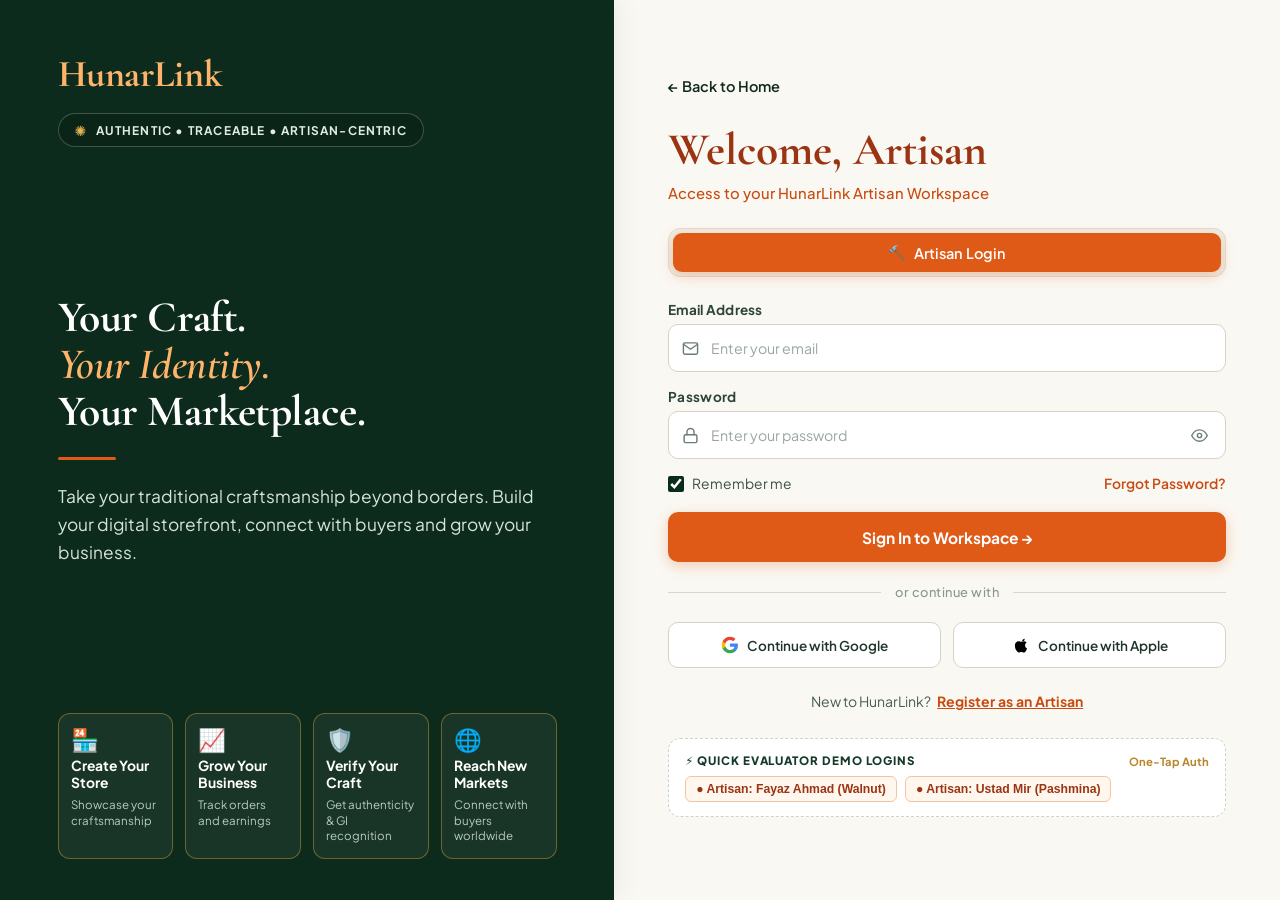
==== commit 721b2440: "Update marketplace and add user portal" ====
--- a/auth.html
+++ b/auth.html
@@ -1203,6 +1203,51 @@
       font-size: 0.71rem;
       color: var(--text-muted);
       margin-top: 3px;
+    }
+
+    /* ── SAFFRON ORANGE BUTTONS & TERRACOTTA HEADINGS THEME ────────────────── */
+    .form-title,
+    .gi-section-title {
+      color: #9A3412;
+    }
+
+    .form-subtitle,
+    .link-forgot,
+    .auth-footer-prompt a {
+      color: #C84B11;
+    }
+
+    .hero-brand-logo,
+    .hero-headline .accent-gold {
+      color: #FFB46B;
+    }
+
+    .hero-divider-bar {
+      background: #E05A17;
+    }
+
+    .btn-submit-auth,
+    .auth-pill-btn.active,
+    .gi-choice-btn.active,
+    .btn-cam.primary {
+      background-color: #E05A17;
+      border-color: #E05A17;
+      color: #FFFFFF;
+      box-shadow: 0 4px 14px rgba(224, 90, 23, 0.28);
+    }
+
+    .btn-submit-auth:hover,
+    .btn-cam.primary:hover,
+    .btn-demo-pill:hover {
+      background-color: #C2480C;
+      border-color: #C2480C;
+      color: #FFFFFF;
+    }
+
+    .btn-demo-pill {
+      border-color: #F4C4A1;
+      color: #9A3412;
+      background-color: #FFF6EE;
     }
   </style>
 </head>
